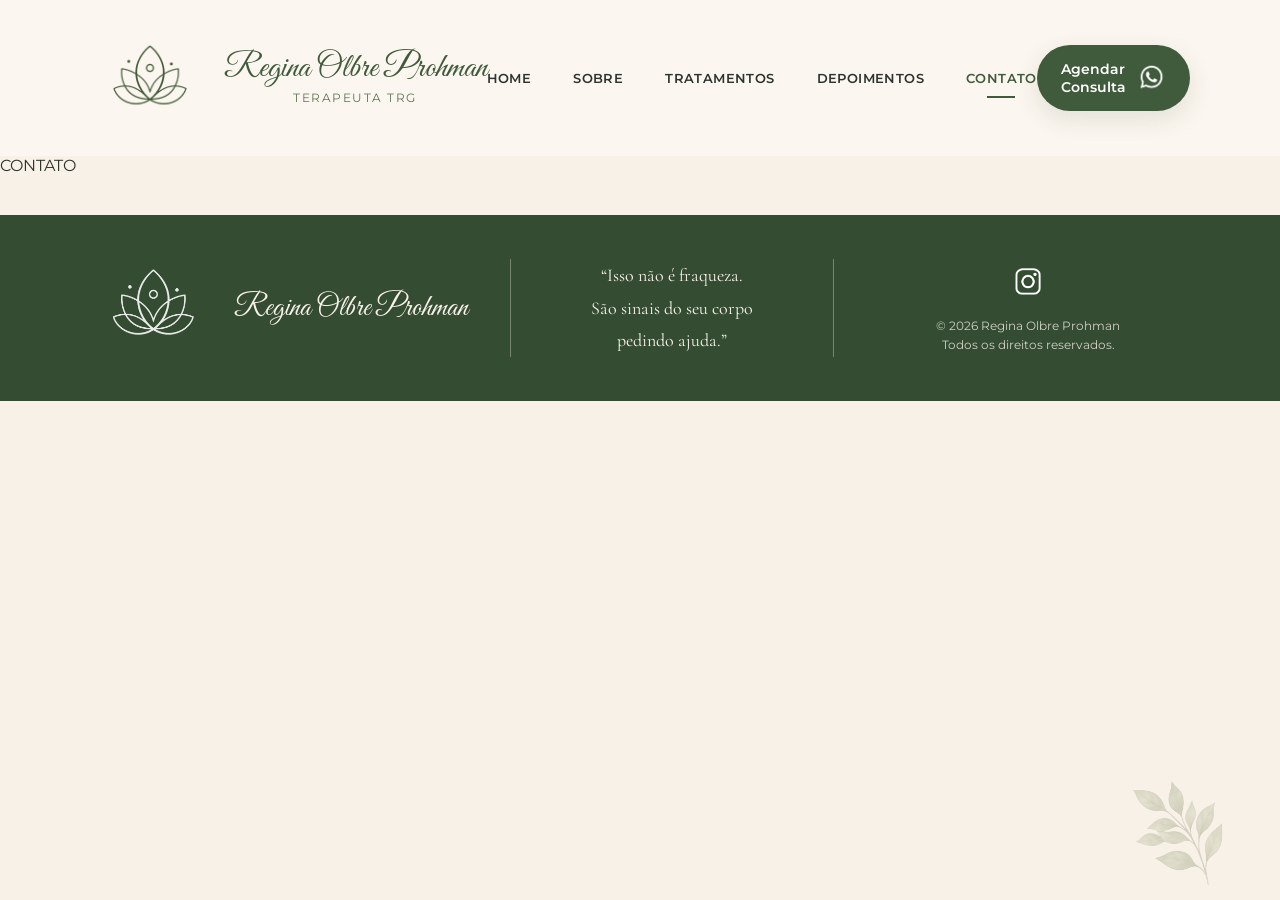
==== contato.html @ 71042fd4 "Estrutura inicial de header e footer" ====
<!DOCTYPE html>
<html lang="pt-BR">

<head>
    <meta charset="UTF-8">
    <meta name="viewport" content="width=device-width, initial-scale=1.0">
    <title>Contato | Regina Olbre Prohman</title>
    <link rel="stylesheet" href="style.css">
    <link rel="stylesheet" href="https://fonts.googleapis.com/css2?family=Great+Vibes&display=swap">
</head>

<body>
    <header>
        <a href="index.html" class="logo_cabecalho">
            <div class="icone_cabecalho">
                <img src="img/icone-header.png" alt="Ícone Regina Olbre Prohman">
            </div>

            <div class="nome">
                <p class="nome_regina">Regina Olbre Prohman</p>
                <p class="terapeuta_trg">TERAPEUTA TRG</p>
            </div>
        </a>

        <div class="menu">
            <nav>
                <a href="index.html">Home</a>
                <a href="sobre.html">Sobre</a>
                <a href="tratamentos.html">Tratamentos</a>
                <a href="depoimentos.html">Depoimentos</a>
                <a href="contato.html" class="ativo">Contato</a>
            </nav>
        </div>

        <div class="botao_whats">
            <a href="https://wa.me/55041995051301">
                Agendar Consulta
                <img src="img/whatsapp-icon.png" alt="WhatsApp">
            </a>
        </div>
</header>

    <section>
        <p>CONTATO</p>
    </section>


    <footer>
    <div class="footer_container">
        <div class="footer_logo">
            <img src="img/icone-rodape.png" alt="Ícone Regina Olbre Prohman">
            <p class="footer_nome">Regina Olbre Prohman</p>
        </div>

        <div class="footer_frase">
            <p>“Isso não é fraqueza.<br>São sinais do seu corpo <br>pedindo ajuda.”</p>
        </div>

        <div class="footer_contato">
            <div class="footer_insta">
                <a href="https://www.instagram.com/reginaolbreprohmam?utm_source=ig_web_button_share_sheet&igsh=ZDNlZDc0MzIxNw==" target="_blank">
                    <img src="img/instagram-icon.png" alt="Instagram">
                </a>
            </div>

            <p class="footer_direitos">
                © 2026 Regina Olbre Prohman<br>
                Todos os direitos reservados.
            </p>
        </div>
        <img class="folha_footer" src="img/folha-footer.png" alt="Folha decorativa">
    </div>
</footer>
</body>

</html>
---- style.css ----
@import url('https://fonts.googleapis.com/css2?family=Allura&family=Cormorant+Garamond:wght@400;500;600;700&family=Montserrat:wght@400;500;600;700&display=swap');
@import url('https://fonts.googleapis.com/css2?family=Great+Vibes&display=swap');

:root {
    /* FONTES */
    --fonte-logo: 'Great Vibes', cursive;
    --fonte-titulo: 'Cormorant Garamond', serif;
    --fonte-texto: 'Montserrat', sans-serif;

    /* CORES PRINCIPAIS */
    --cor-verde-principal: #405a3c;
    --cor-verde-escuro: #2f462f;
    --cor-verde-medio: #5f7655;
    --cor-verde-claro: #aab79b;

    /* CORES DE FUNDO */
    --cor-fundo-site: #f8f1e8;
    --cor-fundo-header: #fbf6ef;
    --cor-fundo-card: #fffaf2;
    --cor-fundo-footer: #334c32;

    /* CORES DE TEXTO */
    --cor-texto-principal: #2d352b;
    --cor-texto-secundario: #5e6659;
    --cor-texto-claro: #f8f1e8;
    --cor-texto-menu: #2f332e;

    /* CORES DE DETALHES */
    --cor-borda-suave: #e3d8c7;
    --cor-linha-decorativa: #d6c9b8;
    --cor-branco: #ffffff;

    /* BOTÕES */
    --cor-botao-verde: #405a3c;
    --cor-botao-verde-hover: #2f462f;
    --cor-botao-texto: #ffffff;

    /* SOMBRAS */
    --sombra-suave: 0 8px 25px rgba(47, 70, 47, 0.12);

    /* TAMANHOS */
    --altura-header: 90px;
    --largura-container: 1180px;
}


* {
    margin: 0;
    padding: 0;
    box-sizing: border-box;
}

body {
    font-family: var(--fonte-texto);
    background-color: var(--cor-fundo-site);
    color: var(--cor-texto-principal);
}

header {
    width: 100%;
    min-height: var(--altura-header);
    background-color: var(--cor-fundo-header);
    display: flex;
    align-items: center;
    justify-content: space-between;
    padding: 18px 7%;
    position: relative;
    z-index: 10;
}

.logo_cabecalho {
    text-decoration: none;
}
.icone_cabecalho {
    display: flex;
    align-items: center;
}

.icone_cabecalho img {
    width: 120px;
    height: auto;
    display: block;
}

.nome {
    margin-left: 14px;
    display: flex;
    flex-direction: column;
    justify-content: center;
    text-align: center;
}

.nome_regina {
    font-family: var(--fonte-logo);
    font-size: 34px;
    color: var(--cor-verde-principal);
    line-height: 1;
    white-space: nowrap;
}

.terapeuta_trg {
    font-family: var(--fonte-texto);
    font-size: 12px;
    letter-spacing: 1.5px;
    color: var(--cor-verde-medio);
    text-transform: uppercase;
    margin-top: 4px;
}

.menu nav {
    display: flex;
    align-items: center;
    gap: 42px;
}

.menu nav a {
    position: relative;
    font-family: var(--fonte-texto);
    font-size: 13px;
    font-weight: 600;
    color: var(--cor-texto-menu);
    text-decoration: none;
    text-transform: uppercase;
    letter-spacing: 0.4px;
    transition: color 0.3s ease;
}

.menu nav a::after {
    content: "";
    position: absolute;
    left: 50%;
    bottom: -12px;
    width: 0;
    height: 2px;
    background-color: var(--cor-verde-principal);
    transform: translateX(-50%);
    transition: width 0.3s ease;
}

.menu nav a:hover,
.menu nav a.ativo {
    color: var(--cor-verde-principal);
}

.menu nav a:hover::after,
.menu nav a.ativo::after {
    width: 28px;
}

.botao_whats img {
    width: 30px;
    height: auto;
}

.botao_whats a {
    display: inline-flex;
    align-items: center;
    justify-content: center;
    gap: 8px;
    padding: 15px 24px;
    border-radius: 999px;
    background-color: var(--cor-botao-verde);
    color: var(--cor-botao-texto);
    font-family: var(--fonte-texto);
    font-size: 14px;
    font-weight: 600;
    text-decoration: none;
    box-shadow: var(--sombra-suave);
    transition: background-color 0.3s ease, transform 0.3s ease;
}

.botao_whats a:hover {
    background-color: var(--cor-botao-verde-hover);
    transform: translateY(-2px);
}

.logo_cabecalho {
    display: flex;
    align-items: center;
}

footer {
    width: 100%;
    background-color: var(--cor-fundo-footer);
    color: var(--cor-texto-claro);
    padding: 28px 7%;
    margin-top: 40px;
}

.footer_container {
    max-width: var(--largura-container);
    margin: 0 auto;
    display: grid;
    grid-template-columns: 1.2fr 1fr 1fr;
    align-items: center;
    gap: 32px;
}

.footer_logo {
    display: flex;
    align-items: center;
    gap: 14px;
}

.footer_logo img {
    width: 130px;
    height: auto;
    opacity: 0.9;
}

.footer_nome {
    font-family: var(--fonte-logo);
    font-size: 30px;
    color: var(--cor-texto-claro);
    line-height: 1;
}

.footer_frase {
    border-left: 1px solid rgba(248, 241, 232, 0.35);
    border-right: 1px solid rgba(248, 241, 232, 0.35);
    padding: 0 28px;
    text-align: center;
}

.footer_frase p {
    font-family: var(--fonte-titulo);
    font-size: 18px;
    line-height: 1.8;
    color: var(--cor-texto-claro);
}

.footer_contato {
    text-align: center;
}

.footer_insta {
    margin-bottom: 10px;
}

.footer_insta a {
    color: var(--cor-texto-claro);
    text-decoration: none;
    font-family: var(--fonte-texto);
    font-size: 15px;
    font-weight: 500;
}

.footer_insta img {
    width: 40px;
    height: auto;
    transition: transform 0.3s ease, opacity 0.3s ease;
}

.footer_insta img:hover {
    transform: translateY(-3px);
    opacity: 0.85;
}

.footer_direitos {
    font-family: var(--fonte-texto);
    font-size: 12px;
    line-height: 1.6;
    color: rgba(248, 241, 232, 0.8);
}

.folha_footer {
    position: absolute;
    right: 40px;
    bottom: 0;
    width: 130px;
    opacity: 0.35;
    pointer-events: none;
}
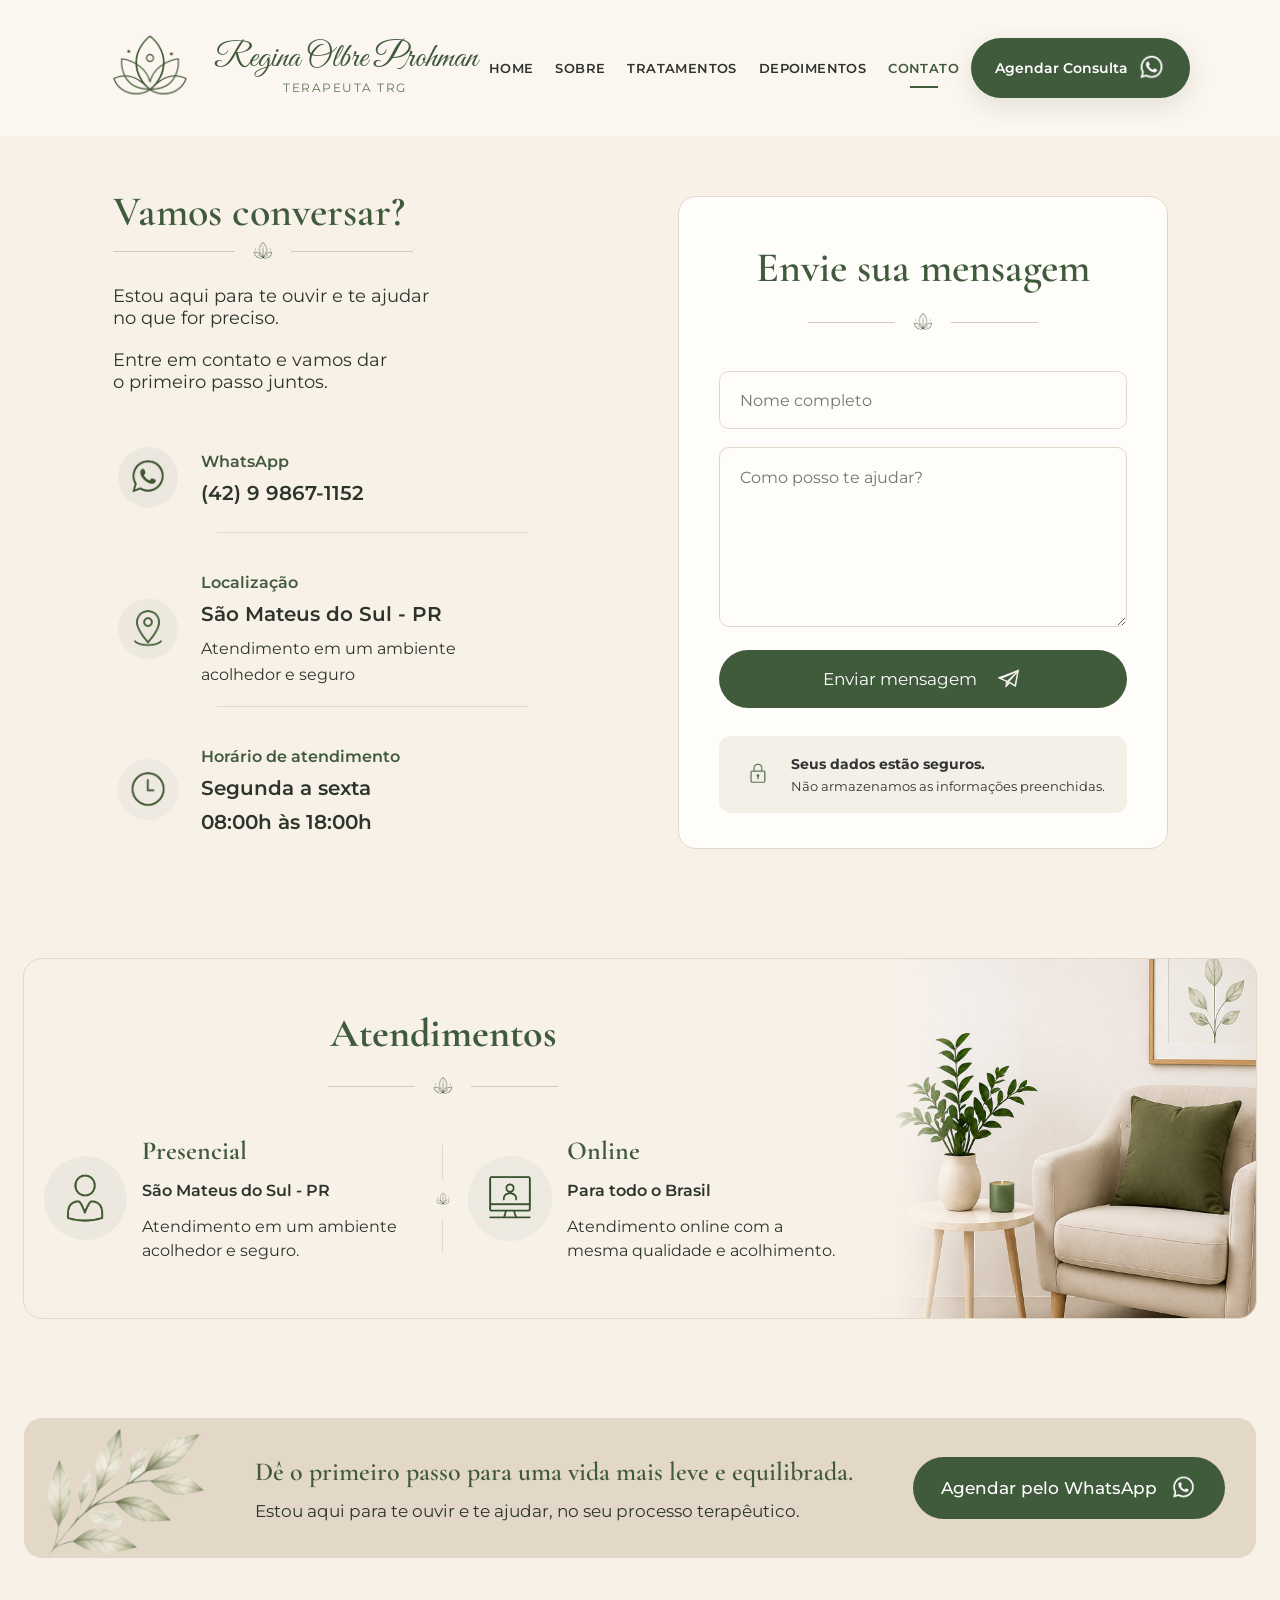
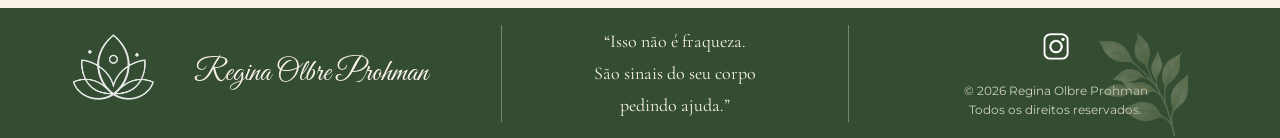
==== commit c074cdcf: "Adiciona a pagina contato" ====
--- a/contato.html
+++ b/contato.html
@@ -40,10 +40,167 @@
         </div>
 </header>
 
-    <section>
-        <p>CONTATO</p>
-    </section>
-
+    <main>
+        <section class="hero-contato">
+            <div class="esquerda-contato">
+                <h1 class="titulo-contato">Vamos conversar?</h1>
+                <div class="divisor-contato">
+                    <span></span>
+                    <img src="img/icone-folha.png" alt="Folha decorativa">
+                    <span></span>
+                </div>
+                <div class="container-desc-contato">
+                    <p class="descricao-contato">Estou aqui para te ouvir e te ajudar<br>no que for preciso.</p>
+                    <p class="descricao-contato">Entre em contato e vamos dar<br>o primeiro passo juntos.</p>
+                </div>
+                <div class="container-lista-contato">
+                    <div class="lista-contato">
+                        <img src="img/whatsapp-contato.png" alt="Logo do whatsapp" class="icone-contato">
+                        <div class="item-lista-contato">
+                            <p class="titulo-item-contato">WhatsApp</p>
+                            <p class="contato">(42) 9 9867-1152</p>
+                        </div>
+                        <span></span>
+                    </div>
+
+                    <div class="lista-contato">
+                        <img src="img/localizacao.png" alt="Icone de localização" class="icone-contato">
+                        <div class="item-lista-contato">
+                            <p class="titulo-item-contato">Localização</p>
+                            <p class="contato">São Mateus do Sul - PR</p>
+                            <p class="frase-ctt">Atendimento em um ambiente acolhedor e seguro</p>
+                        </div>
+                        <span></span>
+                    </div>
+
+                    <div class="lista-contato">
+                        <img src="img/horario.png" alt="Icone de relógio" class="icone-contato">
+                        <div class="item-lista-contato">
+                            <p class="titulo-item-contato">Horário de atendimento</p>
+                            <p class="contato">Segunda a sexta</p>
+                            <p class="contato">08:00h às 18:00h</p>
+                        </div>
+                    </div>
+                </div>
+            </div>
+
+            <div class="direita-contato">
+                <section class="secao-formulario">
+                    <div class="card-formulario">
+                        <h2 class="titulo-formulario">Envie sua mensagem</h2>
+
+                        <div class="divisor-formulario">
+                            <span></span>
+                            <img src="img/icone-folha.png" alt="Folha decorativa">
+                            <span></span>
+                        </div>
+
+                        <form class="formulario-whatsapp">
+                            <div class="campo-formulario">
+                                <label class="label-formulario" for="nome-formulario">Nome completo</label>
+
+                                <input
+                                    class="input-formulario"
+                                    id="nome-formulario"
+                                    name="nome"
+                                    type="text"
+                                    placeholder="Nome completo"
+                                    required
+                                >
+                            </div>
+
+                            <div class="campo-formulario">
+                                <label class="label-formulario" for="mensagem-formulario">Mensagem</label>
+
+                                <textarea
+                                    class="textarea-formulario"
+                                    id="mensagem-formulario"
+                                    name="mensagem"
+                                    placeholder="Como posso te ajudar?"
+                                    required
+                                ></textarea>
+                            </div>
+
+                            <button class="botao-formulario" type="submit">
+                                <span>Enviar mensagem</span>
+                                <img class="icone-botao-formulario" src="img/icone-enviar.png" alt="Icone de envio de mensagem">
+                            </button>
+                        </form>
+
+                        <div class="aviso-formulario">
+                            <img class="icone-aviso-formulario" src="img/icone-cadeado.png" alt="Icone de um cadeado">
+                            <div class="texto-aviso-formulario">
+                                <strong>Seus dados estão seguros.</strong>
+                                <p>Não armazenamos as informações preenchidas.</p>
+                            </div>
+                        </div>
+                    </div>
+                </section>
+            </div>
+        </section>
+
+        <section class="agendar">
+            <div class="agendar-esquerda">
+                <h3>Atendimentos</h3>
+                <div class="divisor-formulario">
+                    <span></span>
+                    <img src="img/icone-folha.png" alt="Folha decorativa">
+                    <span></span>
+                </div>
+                <div class="container-conteudo-atendimentos">
+                    <div class="presencial">
+                        <img src="img/icone-boneco.png" alt="Icone de um boneco" class="icone-atendimento">
+                        <div class="conteudo-atendimentos">
+                            <p class="titulo-atendimentos">Presencial</p>
+                            <p class="subtitulo-atendimentos">São Mateus do Sul - PR</p>
+                            <p class="desc-atendimentos">Atendimento em um ambiente acolhedor e seguro.</p>
+                        </div>
+                    </div>
+
+                    <div class="divisor-atendimento-conteudo">
+                        <span></span>
+                        <img src="img/icone-folha.png" alt="Folha decorativa">
+                        <span></span>
+                    </div>
+
+                    <div class="online">
+                        <img src="img/icone-computador.png" alt="Icone de um computador" class="icone-atendimento">
+                        <div class="conteudo-atendimentos">
+                            <p class="titulo-atendimentos">Online</p>
+                            <p class="subtitulo-atendimentos">Para todo o Brasil</p>
+                            <p class="desc-atendimentos">Atendimento online com a mesma qualidade e acolhimento.</p>
+                        </div>
+                    </div>
+                </div>
+
+            </div>
+
+            <div class="agendar-direita">
+                <img src="img/escritorio.png" alt="Imagem de um escritório">
+            </div>
+        </section>
+
+        <section class="retangulo-agendar">
+            <div class="agendar-contato">
+            <div class="agendar-contato-info">
+                <div class="agendar-contato-icone">
+                    <img src="img/folha-baixo-contato.png" alt="Folha decorativa" class="folha-final-contato">
+                </div>
+                <div class="agendar-contato-texto">
+                    <h2>Dê o primeiro passo para uma vida mais leve e equilibrada.</h2>
+                    <p>Estou aqui para te ouvir e te ajudar, no seu processo terapêutico.</p>
+                </div>
+            </div>
+            <div class="agendar-contato-botao">
+                <a href="https://wa.me/55041995051301">
+                    Agendar pelo WhatsApp
+                    <img src="img/whatsapp-icon.png" alt="WhatsApp">
+                </a>
+            </div>
+        </div>
+        </section>
+        </section>
+    </main>
 
     <footer>
     <div class="footer_container">
@@ -71,6 +228,24 @@
         <img class="folha_footer" src="img/folha-footer.png" alt="Folha decorativa">
     </div>
 </footer>
+
+<script>
+    const formulario = document.querySelector('.formulario-whatsapp');
+
+    formulario.addEventListener('submit', function (evento) {
+        evento.preventDefault();
+
+        const numeroDestino = '5541995051301';
+        const dados = new FormData(formulario);
+
+        const nome = dados.get('nome').trim();
+        const mensagem = dados.get('mensagem').trim();
+
+        const texto = `Olá! Meu nome é ${nome}.\n\n${mensagem}`;
+        const endereco = `https://wa.me/${numeroDestino}?text=${encodeURIComponent(texto)}`;
+
+        window.open(endereco, '_blank');
+    });
+</script>
 </body>
-
 </html>
--- a/style.css
+++ b/style.css
@@ -1,5 +1,10 @@
 @import url('https://fonts.googleapis.com/css2?family=Allura&family=Cormorant+Garamond:wght@400;500;600;700&family=Montserrat:wght@400;500;600;700&display=swap');
 @import url('https://fonts.googleapis.com/css2?family=Great+Vibes&display=swap');
+@import url('https://fonts.googleapis.com/css2?family=Cormorant+Garamond:wght@500;600;700&display=swap');
+
+p{
+    margin: 0;
+}
 
 :root {
     /* FONTES */
@@ -12,6 +17,7 @@
     --cor-verde-escuro: #2f462f;
     --cor-verde-medio: #5f7655;
     --cor-verde-claro: #aab79b;
+    --verde-card-suave: #E7E5D8;
 
     /* CORES DE FUNDO */
     --cor-fundo-site: #f8f1e8;
@@ -41,6 +47,7 @@
     /* TAMANHOS */
     --altura-header: 90px;
     --largura-container: 1180px;
+    --largura-quadro: 1250px;
 }
 
 
@@ -63,9 +70,10 @@
     display: flex;
     align-items: center;
     justify-content: space-between;
-    padding: 18px 7%;
+    padding: 8px 7%;
     position: relative;
     z-index: 10;
+    gap: 0px;
 }
 
 .logo_cabecalho {
@@ -83,7 +91,7 @@
 }
 
 .nome {
-    margin-left: 14px;
+    margin-left: 4px;
     display: flex;
     flex-direction: column;
     justify-content: center;
@@ -110,7 +118,7 @@
 .menu nav {
     display: flex;
     align-items: center;
-    gap: 42px;
+    gap: 22px;
 }
 
 .menu nav a {
@@ -180,11 +188,13 @@
 }
 
 footer {
+    position: relative;
     width: 100%;
     background-color: var(--cor-fundo-footer);
     color: var(--cor-texto-claro);
-    padding: 28px 7%;
     margin-top: 40px;
+    position: relative;
+    overflow: hidden;
 }
 
 .footer_container {
@@ -194,6 +204,8 @@
     grid-template-columns: 1.2fr 1fr 1fr;
     align-items: center;
     gap: 32px;
+    position: relative;
+    z-index: 2;
 }
 
 .footer_logo {
@@ -265,9 +277,2479 @@
 
 .folha_footer {
     position: absolute;
-    right: 40px;
-    bottom: 0;
+    right: 2%;
+    top: 10%;
     width: 130px;
     opacity: 0.35;
     pointer-events: none;
+}
+
+@media (max-width: 900px) {
+    header {
+        flex-wrap: wrap;
+        justify-content: center;
+        gap: 16px;
+    }
+
+    .menu nav {
+        flex-wrap: wrap;
+        justify-content: center;
+    }
+}
+
+@media (max-width: 500px) {
+    .menu nav {
+    display: flex;
+    align-items: center;
+    gap: 8px;
+    }
+
+    .menu nav a {
+        font-size: 10px;
+    }
+
+    .botao_whats {
+        display: none;
+    }
+
+    .folha_footer {
+        display: none;
+    }
+
+    .footer_frase {
+        display: none;
+    }
+}
+
+/* HOME */
+
+/*hero*/
+.hero {
+    position: relative;
+    width: 100%;
+    min-height: 560px;
+    background-color: var(--cor-fundo-site);
+    display: grid;
+    grid-template-columns: minmax(0, 55%) minmax(0, 45%);
+    overflow: hidden;
+}
+
+.folha-hero {
+    position: absolute;
+    left: -2%;
+    top: 8%;
+    width: clamp(160px, 21vw, 330px);
+    z-index: 3;
+    pointer-events: none;
+}
+
+.folha-hero-2 {
+    position: absolute;
+    right: -2%;
+    top: 8%;
+    width: clamp(170px, 23vw, 300px);
+    z-index: 5;
+    pointer-events: none;
+}
+
+.hero-esquerda {
+    position: relative;
+    z-index: 4;
+    width: 100%;
+    min-height: 560px;
+    padding: 58px 40px 55px clamp(120px, 13vw, 210px);
+    display: flex;
+    flex-direction: column;
+    justify-content: center;
+    align-items: flex-start;
+    margin-left: 0;
+}
+
+.subtitulo-hero {
+    display: flex;
+    align-items: center;
+    gap: 12px;
+    margin-bottom: 14px;
+}
+
+.subtitulo-hero span {
+    width: clamp(45px, 5vw, 70px);
+    height: 1px;
+    background-color: var(--cor-verde-medio);
+}
+
+.subtitulo-hero p {
+    font-family: var(--fonte-texto);
+    font-size: clamp(13px, 1.05vw, 16px);
+    letter-spacing: 4px;
+    color: var(--cor-verde-principal);
+    font-weight: 500;
+}
+
+.hero-esquerda h1 {
+    font-family: var(--fonte-titulo);
+    font-size: clamp(52px, 5vw, 76px);
+    line-height: 1.02;
+    color: var(--cor-verde-principal);
+    margin-bottom: 26px;
+}
+
+.divisor {
+    display: flex;
+    align-items: center;
+    gap: 14px;
+    width: clamp(260px, 24vw, 390px);
+    margin-bottom: 28px;
+}
+
+.divisor span {
+    flex: 1;
+    height: 1px;
+    background-color: var(--cor-linha-decorativa);
+}
+
+.divisor img {
+    width: 24px;
+    height: auto;
+}
+
+.descricao-hero {
+    max-width: 650px;
+    font-family: var(--fonte-texto);
+    font-size: clamp(16px, 1.25vw, 20px);
+    line-height: 1.75;
+    color: var(--cor-texto-principal);
+    margin-bottom: 16px;
+}
+
+.botoes-hero {
+    display: flex;
+    align-items: center;
+    gap: 22px;
+    margin-top: 22px;
+    flex-wrap: wrap;
+}
+
+.btn-whatsapp,
+.btn-sobre {
+    display: inline-flex;
+    align-items: center;
+    justify-content: center;
+    text-decoration: none;
+    font-family: var(--fonte-texto);
+    font-size: 16px;
+    font-weight: 600;
+    border-radius: 999px;
+    transition: 0.3s ease;
+    white-space: nowrap;
+}
+
+.btn-whatsapp {
+    gap: 12px;
+    padding: 17px 34px;
+    background-color: var(--cor-botao-verde);
+    color: var(--cor-botao-texto);
+}
+
+.btn-whatsapp img {
+    width: 22px;
+    height: 22px;
+}
+
+.btn-whatsapp:hover {
+    transform: translateY(-3px);
+    background-color: var(--cor-botao-verde-hover);
+}
+
+.btn-sobre {
+    padding: 17px 34px;
+    color: var(--cor-verde-principal);
+    border: 1px solid var(--cor-verde-principal);
+    background-color: transparent;
+}
+
+.btn-sobre:hover {
+    transform: translateY(-3px);
+    background-color: var(--cor-verde-principal);
+    color: var(--cor-branco);
+}
+
+.hero-direita {
+    position: relative;
+    min-height: 560px;
+}
+
+.hero-imagem {
+    position: relative;
+    width: 100%;
+    height: 100%;
+    min-height: 560px;
+    overflow: hidden;
+}
+
+.hero-imagem img {
+    width: 100%;
+    height: 100%;
+    object-fit: cover;
+    object-position: center;
+    display: block;
+}
+
+.hero-imagem::before {
+    content: "";
+    position: absolute;
+    top: 0;
+    left: 0;
+    width: 18%;
+    height: 100%;
+    background: linear-gradient(
+        to right,
+        var(--cor-fundo-site) 0%,
+        rgba(248, 241, 232, 0.9) 35%,
+        rgba(248, 241, 232, 0.45) 65%,
+        rgba(248, 241, 232, 0) 100%
+    );
+    z-index: 2;
+}
+
+.ret-direita {
+    position: absolute;
+    right: clamp(25px, 4vw, 60px);
+    bottom: clamp(28px, 4vw, 45px);
+    width: min(330px, calc(100% - 40px));
+    background-color: var(--cor-fundo-card);
+    border-radius: 18px;
+    padding: 32px;
+    z-index: 6;
+    box-shadow: var(--sombra-suave);
+}
+
+.ret-direita img {
+    width: 38px;
+    height: auto;
+    margin-bottom: 14px;
+}
+
+.frase-ret-desc-cima {
+    font-family: var(--fonte-texto);
+    font-size: 16px;
+    font-weight: 700;
+    line-height: 1.5;
+    color: var(--cor-verde-principal);
+    margin-bottom: 10px;
+}
+
+.frase-ret-desc {
+    font-family: var(--fonte-texto);
+    font-size: 14px;
+    line-height: 1.6;
+    color: var(--cor-texto-secundario);
+}
+
+@media (max-width: 1100px) {
+    .hero {
+        grid-template-columns: 62% 38%;
+    }
+
+    .hero-esquerda {
+        min-height: 560px;
+        padding-left: 90px;
+        padding-right: 30px;
+        margin-left: 0;
+    }
+
+    .hero-esquerda h1 {
+        font-size: clamp(46px, 5.5vw, 60px);
+    }
+
+    .descricao-hero {
+        max-width: 560px;
+        font-size: 16px;
+    }
+
+    .folha-hero {
+        width: 200px;
+    }
+
+    .folha-hero-2 {
+        width: 240px;
+    }
+}
+
+@media (max-width: 900px) {
+    .hero {
+        grid-template-columns: 1fr;
+        min-height: auto;
+    }
+
+    .hero-esquerda {
+        min-height: auto;
+        padding: 70px 30px 50px;
+        align-items: center;
+        text-align: center;
+        margin-left: 0;
+    }
+
+    .hero-esquerda h1 {
+        font-size: clamp(42px, 8vw, 56px);
+    }
+
+    .subtitulo-hero {
+        justify-content: center;
+    }
+
+    .divisor {
+        margin-left: auto;
+        margin-right: auto;
+        width: min(360px, 80%);
+    }
+
+    .descricao-hero {
+        max-width: 620px;
+        font-size: 16px;
+    }
+
+    .botoes-hero {
+        justify-content: center;
+    }
+
+    .hero-direita {
+        min-height: 460px;
+    }
+
+    .hero-imagem {
+        min-height: 460px;
+    }
+
+    .hero-imagem::before {
+        display: none;
+    }
+
+    .ret-direita {
+        left: 50%;
+        right: auto;
+        bottom: 25px;
+        width: min(340px, calc(100% - 40px));
+        transform: translateX(-50%);
+    }
+
+    .folha-hero {
+        left: -30px;
+        top: 20px;
+        width: 120px;
+        opacity: 0.55;
+    }
+
+    .folha-hero-2 {
+        right: -35px;
+        top: 25px;
+        width: 140px;
+        opacity: 0.55;
+    }
+}
+
+@media (max-width: 600px) {
+    .hero-esquerda {
+        padding: 55px 20px 40px;
+    }
+
+    .hero-esquerda h1 {
+        font-size: 38px;
+    }
+
+    .subtitulo-hero {
+        gap: 9px;
+    }
+
+    .subtitulo-hero span {
+        width: 34px;
+    }
+
+    .subtitulo-hero p {
+        font-size: 11px;
+        letter-spacing: 2px;
+    }
+
+    .descricao-hero {
+        font-size: 15px;
+        line-height: 1.65;
+    }
+
+    .botoes-hero {
+        width: 100%;
+        max-width: 320px;
+        flex-direction: column;
+        gap: 12px;
+    }
+
+    .btn-whatsapp,
+    .btn-sobre {
+        width: 100%;
+    }
+
+    .hero-direita {
+        min-height: 400px;
+    }
+
+    .hero-imagem {
+        min-height: 400px;
+    }
+
+    .hero-imagem img {
+        object-position: center;
+    }
+
+    .ret-direita {
+        bottom: 18px;
+        padding: 22px;
+    }
+
+    .folha-hero {
+        width: 90px;
+    }
+
+    .folha-hero-2 {
+        width: 110px;
+    }
+}
+
+@media (max-width: 380px) {
+    .hero-esquerda h1 {
+        font-size: 33px;
+    }
+
+    .hero-esquerda {
+        padding-left: 16px;
+        padding-right: 16px;
+    }
+
+    .hero-direita {
+        min-height: 360px;
+    }
+
+    .hero-imagem {
+        min-height: 360px;
+    }
+
+    .ret-direita {
+        width: calc(100% - 28px);
+        padding: 18px;
+    }
+}
+/*hero*/
+
+/*rect-quadros*/
+.divisao{
+    width: 1px;
+    height: 280px;
+    background-color: var(--cor-linha-decorativa);
+    align-self: center;
+}
+
+.rect-quatro{
+    text-align: center;
+    max-width: var(--largura-quadro);
+    margin: 5% auto 0;
+    display: flex;
+    flex-direction: row;
+    flex-wrap: nowrap;
+    align-items: stretch;
+    outline: 1px var(--cor-linha-decorativa) solid;
+    border-radius: 10px;
+    background-color: #f1e9e2;
+}
+
+.quadro{
+    align-items: center;
+    justify-content: center;
+    display: flex;
+    flex-direction: column;
+    flex: 1;
+    min-width: 220px;
+    min-height: 260px;
+    padding: 40px 22px;
+}
+
+.icone{
+    width: 150px;
+}
+
+.titulo-quadro{
+    margin-top: 18px;
+    font-size: 28px;   
+    font-family: 'Cormorant Garamond', sans-serif;
+    font-weight: 600;
+    color: var(--cor-verde-principal); 
+    gap: 15px;
+    line-height: 1.3;
+}
+
+.descricao-quadro{
+    margin-top: 18px;
+    font-size: 18px;
+    gap: 20px;
+    line-height: 1.6;
+}
+
+.quadro-info{
+    display: flex;
+    flex-direction: column;
+    max-width: var(--largura-quadro);
+    margin: 3% auto 3%;
+    outline: 1px var(--cor-linha-decorativa) solid;
+    border-radius: 15px;
+    position: relative;
+    overflow: hidden;
+}
+
+.parte-cima{
+    display: flex;
+}
+
+.whatsapp-info{
+    position: relative;
+    width: 150px;
+    height: auto;
+}
+
+.divisao-info{
+    justify-content: center;
+    width: var(--largura-quadro);
+    background-color: var(--cor-linha-decorativa);
+    margin-bottom: 26px;
+    height: 1px;
+}
+
+.rect-info-cima{
+    display: flex;
+    flex-direction: column;
+    align-items: flex-start;
+    gap: 14px;
+    margin-left: 35px;
+    justify-content: center;
+}
+
+.rect-info-cima p {
+    margin: 0;
+}
+
+.rect-info-cima a {
+    margin-top: 22px;
+    width: 350px;
+    height: 70px;
+    font-size: 16px;
+}
+
+.rect-info-cima a img{
+    width: 40px;
+    height: auto;
+}
+
+.titulo-info{
+    font-size: 38px;
+    font-family: 'Cormorant Garamond', sans-serif;
+    font-weight: 700;
+    color: var(--cor-verde-principal);
+}
+
+.descricao-info{
+    font-size: 22px;
+    line-height: 1.8;
+}
+
+.parte-baixo{
+    width: fit-content;
+    margin: 0 auto;
+    padding: 15px 0 35px;
+    display: flex;
+    flex-direction: column;
+    align-items: flex-start;
+    text-align: left;
+}
+
+.parte-baixo-baixo {
+    display: flex;
+    flex-direction: row;
+    gap: 40px;
+    margin-top: 10px;
+    width: 100%;
+}
+
+.texto-baixo-baixo{
+    display: flex;
+    flex-direction: column;
+    gap: 10px;
+}
+
+.presencial,
+.online {
+    display: flex;
+    align-items: center;
+    gap: 12px;
+}
+
+.titulo-atd{
+    font-size: 20px;
+    color: var(--cor-verde-principal);
+    font-weight: 500;
+}
+
+.desc-atd{
+    font-size: 20px;
+}
+
+.imagens-info{
+    position: relative;
+}
+
+.folha-esquerda-info {
+    position: absolute;
+    left: -10px;
+    bottom: 0;
+    width: 220px;
+}
+
+.folha-direita-info {
+    position: absolute;
+    right: -30px;
+    bottom: 0;
+    width: 350px;
+}
+
+.folha-direita-baixo-info {
+    position: absolute;
+    right: -10px;
+    top: 0;
+    width: 320px;
+}
+
+.quadro-decoracao{
+    position: relative;
+    display: flex;
+    width: var(--largura-quadro);
+    margin: 0 auto;
+    outline: 1px var(--cor-linha-decorativa) solid;
+    border-radius: 15px;
+    padding: 20px 0 20px;
+    overflow: hidden;   
+    align-items: center;
+    justify-content: center;
+}
+
+.frase-quadro-decoracao{
+    font-size: 35px;
+    font-family: 'Cormorant Garamond', sans-serif;
+    font-weight: 600;
+    color: var(--cor-verde-principal);
+    text-align: center;
+}
+
+.folha-decoracao-esquerda {
+    position: absolute;
+    left: -20px;
+    top: -17px;
+    width: 180px;
+}
+
+.folha-decoracao-direita {
+    position: absolute;
+    right: -20px;
+    top: -13px;
+    width: 180px;
+}
+
+.folhinha-decoracao{
+    width:70px;
+}
+/*rect-quadros*/
+
+
+/* SOBRE */
+    /*HERO*/
+/* SOBRE - BASE RESPONSIVA */
+
+*,
+*::before,
+*::after {
+    box-sizing: border-box;
+}
+
+html,
+body {
+    overflow-x: hidden;
+}
+
+.hero-sobre-container {
+    position: relative;
+    overflow: hidden;
+    padding: clamp(35px, 5vw, 70px) 0 clamp(55px, 7vw, 120px);
+}
+
+.hero-sobre {
+    position: relative;
+    z-index: 2;
+    display: grid;
+    grid-template-columns: minmax(0, 1fr) minmax(320px, 1fr);
+    align-items: center;
+    gap: clamp(24px, 4vw, 60px);
+    width: min(var(--largura-quadro), calc(100% - clamp(32px, 6vw, 96px)));
+    margin: 0 auto;
+    padding: clamp(20px, 4vw, 50px) 0 10px;
+}
+
+.hero-sobre > * {
+    min-width: 0;
+}
+
+.hero-sobre img {
+    max-width: 100%;
+    height: auto;
+    object-fit: contain;
+}
+
+.folha-hero-sobre {
+    position: absolute;
+    left: 0;
+    bottom: 40px;
+    height: clamp(260px, 32vw, 500px);
+    max-width: none;
+    z-index: 1;
+    pointer-events: none;
+}
+
+.folha-hero-sobre-direita {
+    position: absolute;
+    right: 0;
+    bottom: 0;
+    height: clamp(300px, 38vw, 620px);
+    max-width: none;
+    z-index: 1;
+    pointer-events: none;
+}
+
+.conteudo-hero-sobre h1 {
+    font-size: clamp(34px, 4vw, 50px);
+    font-family: 'Cormorant Garamond', sans-serif;
+    color: var(--cor-verde-principal);
+}
+
+.descricao-hero-sobre {
+    font-size: clamp(15px, 1.35vw, 18px);
+    line-height: 1.7;
+    margin-top: 20px;
+    margin-bottom: 20px;
+}
+
+.divisor-sobre-cima,
+.divisor-sobre-baixo,
+.divisao-descricao {
+    display: flex;
+    align-items: center;
+    gap: 14px;
+}
+
+.divisor-sobre-cima {
+    width: clamp(250px, 24vw, 390px);
+}
+
+.divisor-sobre-baixo {
+    width: clamp(260px, 32vw, 700px);
+}
+
+.divisao-descricao {
+    width: clamp(250px, 30vw, 500px);
+}
+
+.divisor-sobre-cima span,
+.divisor-sobre-baixo span,
+.divisao-descricao span {
+    height: 1px;
+    flex: 1;
+    background-color: var(--cor-verde-principal);
+}
+
+.divisor-sobre-cima img,
+.divisor-sobre-baixo img,
+.divisao-descricao img {
+    width: 33px;
+    height: auto;
+    flex-shrink: 0;
+}
+
+.divisor-sobre-cima p {
+    font-size: clamp(18px, 2vw, 22px);
+    color: var(--cor-fundo-footer);
+    white-space: nowrap;
+}
+
+/* QUADRO DE INFO */
+
+.quadro-info-sobre {
+    display: grid;
+    grid-template-columns: minmax(0, 1fr) 1px minmax(0, 1fr) 1px minmax(0, 1fr) 1px minmax(0, 1fr);
+    align-items: center;
+    width: min(1400px, calc(100% - clamp(32px, 6vw, 96px)));
+    margin: 0 auto;
+    padding: clamp(18px, 2vw, 28px);
+    outline: 1px solid var(--cor-borda-suave);
+    border-radius: 18px;
+    background: #f3e9de;
+}
+
+.info-item-sobre {
+    display: flex;
+    align-items: center;
+    gap: clamp(14px, 1.6vw, 24px);
+    min-width: 0;
+    min-height: clamp(120px, 12vw, 170px);
+    padding: clamp(12px, 1.5vw, 20px);
+}
+
+.info-item-sobre img {
+    width: clamp(56px, 6vw, 95px);
+    height: auto;
+    flex-shrink: 0;
+}
+
+.titulo-sobre-desc {
+    font-size: clamp(17px, 1.5vw, 20px);
+    color: var(--cor-verde-principal);
+    font-weight: 500;
+    margin-bottom: 10px;
+}
+
+.desc-sobre-desc {
+    font-size: clamp(14px, 1.25vw, 18px);
+    line-height: 1.5;
+}
+
+.divisao-info-sobre {
+    width: 1px;
+    height: 70%;
+    min-height: 90px;
+    background-color: var(--cor-linha-decorativa);
+    align-self: center;
+}
+
+/* DESCRICAO */
+
+.descricao-sobre {
+    position: relative;
+    display: grid;
+    grid-template-columns: minmax(0, 600px) minmax(320px, 560px);
+    justify-content: center;
+    align-items: center;
+    gap: clamp(35px, 6vw, 90px);
+    width: min(var(--largura-quadro), calc(100% - clamp(32px, 6vw, 96px)));
+    margin: clamp(55px, 6vw, 75px) auto;
+}
+
+.desc-sobre-esquerda {
+    display: flex;
+    flex-direction: column;
+    min-width: 0;
+    max-width: 600px;
+}
+
+.desc-sobre-esquerda h2 {
+    font-family: 'Cormorant Garamond', sans-serif;
+    color: var(--cor-verde-principal);
+    font-size: clamp(32px, 3.8vw, 45px);
+}
+
+.desc-sobre-esquerda p {
+    font-size: clamp(15px, 1.35vw, 18px);
+    line-height: 1.65;
+}
+
+.descricao-abordagem-cima {
+    margin-bottom: 15px;
+}
+
+.container-descricao-direita {
+    position: relative;
+    display: flex;
+    width: 100%;
+    min-width: 0;
+}
+
+.desc-sobre-direita {
+    position: relative;
+    display: flex;
+    flex-direction: column;
+    justify-content: center;
+    width: 100%;
+    min-width: 0;
+    background-color: #f3e9de;
+    border-radius: 18px;
+    overflow: hidden;
+    padding: clamp(22px, 3vw, 32px);
+}
+
+.desc-sobre-direita h3 {
+    position: relative;
+    z-index: 2;
+    font-family: 'Cormorant Garamond', sans-serif;
+    color: var(--cor-verde-principal);
+    font-size: clamp(28px, 3vw, 35px);
+    margin: 0 0 23px;
+    font-weight: 500;
+}
+
+.item-lista-desc {
+    position: relative;
+    z-index: 2;
+    display: flex;
+    align-items: center;
+    gap: 18px;
+    margin-bottom: 8px;
+    min-width: 0;
+}
+
+.item-lista-desc:last-child {
+    margin-bottom: 0;
+}
+
+.item-lista-desc img {
+    width: clamp(34px, 4vw, 50px);
+    height: auto;
+    flex-shrink: 0;
+}
+
+.item-lista-desc p {
+    min-width: 0;
+}
+
+.imagem-desc-direita {
+    position: absolute;
+    width: clamp(220px, 28vw, 330px);
+    right: clamp(-110px, -6vw, -45px);
+    top: clamp(-35px, -2vw, 10px);
+    z-index: 1;
+    opacity: 0.45;
+    pointer-events: none;
+}
+
+/* CONTATO */
+
+.sobre-contato {
+    display: flex;
+    align-items: center;
+    justify-content: space-between;
+    width: min(1000px, calc(100% - clamp(32px, 6vw, 96px)));
+    margin: 0 auto;
+    padding: clamp(16px, 2vw, 24px) clamp(22px, 5vw, 75px);
+    text-align: center;
+    overflow: hidden;
+    border-radius: 10px;
+    background-color: var(--cor-borda-suave);
+    min-height: 80px;
+    gap: 30px;
+}
+
+.sobre-contato-info {
+    display: flex;
+    align-items: center;
+    gap: 28px;
+    min-width: 0;
+}
+
+.sobre-contato-texto {
+    text-align: left;
+    line-height: 1.45;
+    margin-top: 0;
+}
+
+.sobre-contato-texto h2 {
+    font-family: var(--fonte-titulo);
+    color: var(--cor-verde-principal);
+    font-size: clamp(22px, 2vw, 26px);
+}
+
+.sobre-contato-texto p {
+    font-family: var(--fonte-texto);
+    font-size: 14px;
+}
+
+.sobre-contato-icone img {
+    height: 60px;
+    display: block;
+}
+
+.sobre-contato-botao a {
+    display: inline-flex;
+    align-items: center;
+    justify-content: center;
+    gap: 10px;
+    padding: 13px 22px;
+    border-radius: 999px;
+    background-color: var(--cor-botao-verde);
+    color: var(--cor-botao-texto);
+    font-family: var(--fonte-texto);
+    font-size: 14px;
+    font-weight: 500;
+    text-decoration: none;
+    white-space: nowrap;
+}
+
+.sobre-contato-botao img {
+    width: 24px;
+    height: auto;
+}
+
+/* NOTEBOOKS MENORES */
+
+@media (max-width: 1280px) {
+    .hero-sobre {
+        grid-template-columns: minmax(0, 0.9fr) minmax(300px, 1fr);
+    }
+
+    .quadro-info-sobre {
+        grid-template-columns: repeat(2, minmax(0, 1fr));
+        row-gap: 8px;
+    }
+
+    .divisao-info-sobre {
+        display: none;
+    }
+
+    .info-item-sobre {
+        min-height: 120px;
+        border-bottom: 1px solid var(--cor-linha-decorativa);
+    }
+
+    .info-item-sobre:nth-last-child(-n + 2) {
+        border-bottom: 0;
+    }
+}
+
+/* TABLETS */
+
+@media (max-width: 900px) {
+    .hero-sobre-container {
+        padding: 40px 0 60px;
+    }
+
+    .hero-sobre {
+        grid-template-columns: 1fr;
+        text-align: center;
+        width: calc(100% - 40px);
+        gap: 30px;
+    }
+
+    .divisor-sobre-cima,
+    .divisor-sobre-baixo {
+        margin: 0 auto;
+    }
+
+    .folha-hero-sobre,
+    .folha-hero-sobre-direita {
+        display: none;
+    }
+
+    .quadro-info-sobre {
+        grid-template-columns: 1fr;
+        width: calc(100% - 40px);
+        padding: 22px;
+    }
+
+    .info-item-sobre {
+        border-bottom: 1px solid var(--cor-linha-decorativa);
+        padding: 18px 0;
+    }
+
+    .info-item-sobre:last-of-type {
+        border-bottom: 0;
+    }
+
+    .descricao-sobre {
+        grid-template-columns: 1fr;
+        width: 100%;
+        padding: 0 20px;
+        gap: 35px;
+    }
+
+    .desc-sobre-esquerda {
+        max-width: 100%;
+    }
+
+    .container-descricao-direita {
+        width: 100%;
+    }
+
+    .sobre-contato {
+        width: calc(100% - 40px);
+        flex-direction: column;
+        padding: 24px;
+    }
+
+    .sobre-contato-info {
+        flex-direction: column;
+        gap: 14px;
+    }
+
+    .sobre-contato-texto {
+        text-align: center;
+    }
+}
+
+/* CELULARES */
+
+@media (max-width: 600px) {
+    .hero-sobre {
+        width: calc(100% - 28px);
+    }
+
+    .divisor-sobre-cima,
+    .divisor-sobre-baixo,
+    .divisao-descricao {
+        width: 100%;
+        max-width: 300px;
+    }
+
+    .quadro-info-sobre {
+        width: calc(100% - 28px);
+        padding: 18px;
+        border-radius: 14px;
+    }
+
+    .info-item-sobre {
+        align-items: flex-start;
+        gap: 14px;
+    }
+
+    .descricao-sobre {
+        padding: 0 14px;
+        margin: 45px auto;
+    }
+
+    .desc-sobre-direita {
+        padding: 22px 16px;
+    }
+
+    .item-lista-desc {
+        align-items: flex-start;
+        gap: 12px;
+    }
+
+    .imagem-desc-direita {
+        width: 220px;
+        right: -115px;
+        top: 20px;
+        opacity: 0.28;
+    }
+
+    .sobre-contato {
+        width: calc(100% - 28px);
+        padding: 22px 18px;
+    }
+
+    .sobre-contato-botao,
+    .sobre-contato-botao a {
+        width: 100%;
+    }
+
+    .sobre-contato-botao a {
+        white-space: normal;
+    }
+}
+
+/* SOBRE*/
+
+
+/* TRATAMENTOS */
+.intro-tratamentos {
+    position: relative;
+    padding: 60px 60px 180px;
+    text-align: center;
+    overflow: hidden;
+}
+
+.conteudo-intro-tratamentos {
+    max-width: 780px;
+    margin: 0 auto;
+    position: relative;
+    z-index: 2;
+}
+
+.decoracao-esquerda {
+    position: absolute;
+    left: 0;
+    top: 20px;
+    width: 300px;
+    z-index: 1;
+}
+
+.decoracao-direita {
+    position: absolute;
+    right: 0;
+    top: 20px;
+    width: 300px;
+    z-index: 1;
+}
+
+.decoracao-esquerda img,
+.decoracao-direita img {
+    width: 100%;
+    display: block;
+}
+
+.tratamentos-titulo h1 {
+    font-family: var(--fonte-titulo);
+    font-weight: 800;
+    color: var(--cor-verde-principal);
+    font-size: 50px;
+}
+
+.tratamentos-linha {
+    display: flex;
+    align-items: center;
+    justify-content: center;
+    gap: 28px;
+    margin: 18px auto 24px;
+}
+
+.tratamentos-linha span {
+    width: 230px;
+    height: 2px;
+    background-color: #d8d2bd;
+}
+
+.tratamentos-linha img {
+    width: 34px;
+    height: auto;
+}
+
+.tratamentos-texto {
+    font-size: 17px;
+    color: var(--cor-texto-principal);
+    font-family: var(--fonte-texto);
+    font-weight: 500;
+    line-height: 1.8;
+}
+
+
+.tratamento-titulo-areas {
+    color: var(--cor-texto-secundario);
+    font-weight: 600;
+    margin-top: 10px;
+    font-size: 18px;
+}
+
+.cards-tratamentos {
+    display: grid;
+    grid-template-columns: repeat(auto-fit, minmax(260px, 1fr));
+    gap: 20px;
+    max-width: 1200px;
+    width: calc(100% - 40px);
+    margin-left: auto;
+    margin-right: auto;
+    padding: 0px 0px;
+    margin-top: -100px;
+}
+
+@media (min-width: 1740px) {
+    .cards-tratamentos {
+        max-width: 1650px;
+        grid-template-columns: repeat(4, minmax(400px, 1fr));
+    }
+}
+
+.tratamento-card {
+    display: flex;
+    flex-direction: row;
+    align-items: center;
+    gap: 18px;
+    border-color: var(--cor-borda-suave);
+    border-width: 1.5px;
+    border-style: solid;
+    border-radius: 10px;
+    padding: 22px 20px;
+    width: 100%;
+    min-height: 160px;
+    background-color: var(--cor-fundo-card);
+    box-shadow: 0 6px 18px rgba(64, 90, 60, 0.06);
+}
+
+.tratamento-card img {
+    width: 96px;
+    height: auto;
+    margin-left: 0;
+    display: block;
+}
+
+.tratamento-icone {
+    flex: 0 0 96px;
+}
+
+.tratamento-info h2 {
+    font-family: var(--fonte-titulo);
+    color: var(--cor-verde-principal);
+    font-weight: 800;
+    font-size: 25px;
+    line-height: 1.05;
+}
+
+.tratamento-info p {
+    font-family: var(--fonte-texto);
+    font-size: 13px;
+    color: var(--cor-texto-principal);
+    line-height: 1.65;
+}
+
+.tratamento-info span {
+    width: 100%;
+    max-width: 160px;
+    height: 1.5px;
+    background-color: #d8d2bd;
+    display: block;
+}
+
+.linha-cards {
+    display: flex;
+    align-items: center;
+    justify-content: flex-start;
+    gap: 8px;
+    margin-left: 0;
+    margin-top: 8px;
+    margin-bottom: 12px;
+}
+
+.tratamentos-final {
+    width: 90%;
+    margin-left: auto;
+    margin-right: auto;
+    display: flex;
+    flex-direction: column;
+    justify-content: center;
+    gap: 14px;
+}
+
+.tratamentos-mensagem {
+    display: flex;
+    flex-direction: row;
+    align-items: center;
+    position: relative;
+    padding: 12px 22px;
+    text-align: center;
+    overflow: hidden;
+    border-radius: 10px;
+    margin-top: 50px;
+    background-color: var(--verde-card-suave);
+    min-height: 95px;
+    height: auto;
+    gap: 28px;
+}
+
+.tratamentos-mensagem-texto {
+    text-align: left;
+    line-height: 1.45;
+    margin-top: 0;
+    flex: 1;
+}
+
+.tratamentos-mensagem-texto h2 {
+    margin-bottom: 8px;
+    font-family: var(--fonte-titulo);
+    font-size: 28px;
+    font-weight: 700;
+}
+
+.tratamentos-mensagem-texto p {
+    font-family: var(--fonte-texto);
+    font-size: 14px;
+    max-width: 650px;
+}
+
+.tratamentos-mensagem-icone img {
+    height: 82px;
+}
+
+.tratamentos-mensagem-decoracao img {
+    height: 78px;
+    display: block;
+}
+
+.tratamentos-contato {
+    display: flex;
+    flex-direction: row;
+    align-items: center;
+    justify-content: space-between;
+    position: relative;
+    padding: 16px 130px;
+    text-align: center;
+    overflow: hidden;
+    border-radius: 10px;
+    margin-top: 0px;
+    background-color: var(--cor-borda-suave);
+    min-height: 80px;
+    height: auto;
+    gap: 30px;
+}
+
+.tratamentos-contato-info {
+    display: flex;
+    align-items: center;
+    gap: 28px;
+}
+
+.tratamentos-contato-texto {
+    text-align: left;
+    line-height: 1.45;
+    margin-top: 0;
+}
+
+.tratamentos-contato-texto h2 {
+    font-family: var(--fonte-titulo);
+    color: var(--cor-verde-principal);
+    font-size: 26px;
+}
+
+.tratamentos-contato-texto p {
+    font-family: var(--fonte-texto);
+    font-size: 14px;
+}
+
+.tratamentos-contato-icone img {
+    height: 60px;
+    display: block;
+}
+
+.tratamentos-contato-botao a {
+    display: inline-flex;
+    align-items: center;
+    justify-content: center;
+    gap: 10px;
+    padding: 13px 22px;
+    border-radius: 999px;
+    background-color: var(--cor-botao-verde);
+    color: var(--cor-botao-texto);
+    font-family: var(--fonte-texto);
+    font-size: 14px;
+    font-weight: 500;
+    text-decoration: none;
+    white-space: nowrap;
+}
+
+.tratamentos-contato-botao img {
+    width: 24px;
+    height: auto;
+}
+
+@media (max-width: 900px) {
+    .intro-tratamentos {
+        padding: 50px 35px 150px;
+    }
+
+    .cards-tratamentos {
+        grid-template-columns: repeat(2, minmax(0, 1fr));
+        margin-top: -90px;
+    }
+
+    .tratamentos-mensagem,
+    .tratamentos-contato {
+        gap: 24px;
+        padding: 24px;
+    }
+
+    .tratamentos-contato {
+        justify-content: space-between;
+    }
+
+    .tratamentos-mensagem-texto,
+    .tratamentos-contato-texto {
+        margin-top: 0;
+        padding: 10px;
+    }
+}
+
+@media (max-width: 700px) {
+    .decoracao-esquerda,
+    .decoracao-direita {
+        width: 160px;
+        opacity: 0.35;
+    }
+
+    .tratamentos-titulo h1 {
+        font-size: 40px;
+    }
+
+    .tratamentos-linha span {
+        width: 110px;
+    }
+}
+
+@media (max-width: 500px) {
+    .intro-tratamentos {
+        padding: 40px 20px 100px;
+    }
+
+    .tratamentos-titulo h1 {
+        font-size: 36px;
+    }
+
+    .tratamentos-linha {
+        gap: 14px;
+    }
+
+    .tratamentos-linha span {
+        width: 80px;
+    }
+
+    .tratamentos-texto {
+        font-size: 15px;
+    }
+
+    .cards-tratamentos {
+        grid-template-columns: 1fr;
+        width: calc(100% - 28px);
+        margin-top: -55px;
+    }
+
+    .tratamento-card {
+        align-items: center;
+        gap: 14px;
+        min-height: 140px;
+        padding: 18px;
+    }
+
+    .tratamento-card img {
+        width: 80px;
+        margin-left: 0;
+    }
+
+    .tratamento-icone {
+        flex: 0 0 80px;
+    }
+
+    .tratamento-info span {
+        width: 130px;
+    }
+
+    .tratamentos-final {
+        width: calc(100% - 28px);
+    }
+
+    .tratamentos-mensagem,
+    .tratamentos-contato {
+        flex-direction: column;
+        align-items: center;
+        text-align: center;
+        padding: 24px 18px;
+        gap: 14px;
+    }
+
+    .tratamentos-mensagem-texto,
+    .tratamentos-contato-texto {
+        text-align: center;
+        padding: 0;
+    }
+
+    .tratamentos-contato-info {
+        flex-direction: column;
+        gap: 10px;
+    }
+
+    .tratamentos-contato-botao a {
+        white-space: normal;
+        padding: 12px 18px;
+    }
+
+    .tratamentos-mensagem-texto h2 {
+        font-size: 25px;
+    }
+
+    .tratamentos-mensagem-decoracao {
+        display: none;
+    }
+}
+/* DEPOIMENTOS */
+
+
+
+/* CONTATO */
+.hero-contato{
+    display: flex;
+    flex-direction: row;
+    flex: 1;
+    max-width: fit-content; 
+    margin: 0 auto;
+    gap: 100px;
+}
+
+.icone-contato{
+    width: 90px;
+}
+
+.esquerda-contato{
+    margin-top: 50px;
+    position: relative;
+    display: flex;
+    flex-direction: column;
+}
+
+.container-desc-contato{
+    gap: 15px;
+    margin-bottom: 30px;
+}
+
+.divisor-contato{
+    display: flex;
+    align-items: center;
+    justify-content: center;
+    gap: 14px;
+    width: 300px;
+    margin-bottom: 20px;
+}
+
+.divisor-contato span {
+    flex: 1;
+    height: 1px;
+    background-color: var(--cor-linha-decorativa);
+}
+
+.divisor-contato img {
+    width: 28px;
+    height: auto;
+}
+
+.lista-contato{
+    display: flex;
+    flex-direction: row;
+}
+
+.item-lista-contato{
+    display: flex;
+    flex-direction: column;
+}
+
+.titulo-contato{
+    font-family: 'Cormorant Garamond', serif;
+    font-size: 42px;
+    font-weight: 600;
+    color: var(--cor-verde-principal);
+}
+
+.container-lista-contato {
+    display: flex;
+    flex-direction: column;
+    width: 100%;
+    gap: clamp(14px, 2vw, 20px);
+}
+
+
+.lista-contato {
+    display: flex;
+    align-items: center;
+    gap: 18px;
+    padding: 20px 0;
+    border-bottom: 1px solid var(--cor-borda-suave);
+}
+
+.lista-contato:last-child {
+    border-bottom: none;
+}
+
+.item-lista-contato {
+    display: flex;
+    flex-direction: column;
+}
+
+.titulo-item-contato{
+    font-weight: 600;
+    color: var(--cor-verde-principal);
+}
+
+.contato{
+    font-weight: 600;
+    font-size: 20px;
+    margin-top: 10px;
+}
+
+.frase-ctt{
+    margin-top: 10px;
+    line-height: 1.6;
+}
+
+.container-desc-contato{
+    display: flex;
+    flex-direction: column;
+    gap: 20px;
+}
+
+.descricao-contato{
+    font-size: 18px;
+}
+
+.lista-contato:nth-child(2) .item-lista-contato {
+    max-width: 24ch;
+}
+
+
+
+.secao-formulario {
+    width: 100%;
+    padding: 60px 20px;
+}
+
+.card-formulario {
+    width: 100%;
+    max-width: 620px;
+    margin: 0 auto;
+    padding: 45px 40px 35px;
+    border: 1px solid var(--cor-borda-suave);
+    border-radius: 18px;
+    background-color: #fffdf9;
+}
+
+.titulo-formulario {
+    margin: 0;
+    text-align: center;
+    font-family: 'Cormorant Garamond', serif;
+    font-size: 42px;
+    font-weight: 600;
+    color: var(--cor-verde-principal);
+}
+
+.divisor-formulario {
+    display: flex;
+    align-items: center;
+    justify-content: center;
+    gap: 14px;
+    width: 230px;
+    margin: 15px auto 35px;
+}
+
+.divisor-formulario span {
+    flex: 1;
+    height: 1px;
+    background-color: var(--cor-linha-decorativa);
+}
+
+.divisor-formulario img {
+    width: 28px;
+    height: auto;
+}
+
+.formulario-whatsapp {
+    display: flex;
+    flex-direction: column;
+    gap: 18px;
+}
+
+.campo-formulario {
+    display: flex;
+    flex-direction: column;
+}
+
+.label-formulario {
+    position: absolute;
+    width: 1px;
+    height: 1px;
+    overflow: hidden;
+    clip-path: inset(50%);
+}
+
+.input-formulario,
+.textarea-formulario {
+    width: 100%;
+    padding: 18px 20px;
+    border: 1px solid var(--cor-borda-suave);
+    border-radius: 10px;
+    outline: none;
+    background-color: transparent;
+    color: #333;
+    font-family: var(--fonte-texto);
+    font-size: 16px;
+    transition: border-color 0.2s ease, box-shadow 0.2s ease;
+}
+
+.input-formulario {
+    min-height: 58px;
+}
+
+.textarea-formulario {
+    min-height: 180px;
+    line-height: 1.5;
+    resize: vertical;
+}
+
+.input-formulario:focus,
+.textarea-formulario:focus {
+    border-color: var(--cor-verde-principal);
+    box-shadow: 0 0 0 3px rgba(65, 100, 66, 0.12);
+}
+
+.botao-formulario {
+    display: flex;
+    align-items: center;
+    justify-content: center;
+    gap: 18px;
+    width: 100%;
+    min-height: 58px;
+    margin-top: 5px;
+    padding: 14px 28px;
+    border: 0;
+    border-radius: 999px;
+    background-color: var(--cor-verde-principal);
+    color: #fff;
+    font-family: var(--fonte-texto);
+    font-size: 17px;
+    cursor: pointer;
+    transition: filter 0.2s ease, transform 0.2s ease;
+}
+
+.botao-formulario:hover {
+    filter: brightness(1.1);
+    transform: translateY(-2px);
+}
+
+.botao-formulario:active {
+    transform: translateY(0);
+}
+
+.icone-botao-formulario {
+    width: 28px;
+    height: 28px;
+    object-fit: contain;
+}
+
+.aviso-formulario {
+    display: flex;
+    align-items: center;
+    gap: 16px;
+    margin-top: 28px;
+    padding: 18px 22px;
+    border-radius: 12px;
+    background-color: #f3f0e8;
+}
+
+.icone-aviso-formulario {
+    width: 34px;
+    height: auto;
+}
+
+.texto-aviso-formulario {
+    font-family: var(--fonte-texto);
+    color: #333;
+}
+
+.texto-aviso-formulario strong {
+    font-size: 14px;
+}
+
+.texto-aviso-formulario p {
+    margin: 4px 0 0;
+    font-size: 13px;
+    line-height: 1.4;
+}
+
+@media (max-width: 600px) {
+    .secao-formulario {
+        padding: 35px 14px;
+    }
+
+    .card-formulario {
+        padding: 32px 20px 25px;
+    }
+
+    .titulo-formulario {
+        font-size: 34px;
+    }
+
+    .textarea-formulario {
+        min-height: 150px;
+    }
+}
+
+
+/*atendimentos*/
+.agendar-esquerda h3{
+    color: var(--cor-verde-principal);
+    font-family: 'Cormorant Garamond', serif;
+    font-size: 40px;
+    margin-top: 30px;
+}
+
+.agendar{
+    display: grid;
+    grid-template-columns: minmax(0, 65%) minmax(0, 35%);
+    max-width: var(--largura-quadro);
+    margin: 0 auto;
+    outline: 1px var(--cor-borda-suave) solid;
+    border-radius: 18px;
+    min-height: 330px;
+    margin-bottom: 100px;
+    margin-top: 50px;
+}
+
+.agendar-direita{
+    position: relative;
+    overflow: hidden;
+    border-radius: 18px;
+}
+
+.agendar-direita img {
+    position: absolute;
+    inset: 0;
+    width: 100%;
+    height: 100%;
+    object-fit: cover;
+}
+
+.agendar-direita::before {
+    content: "";
+    position: absolute;
+    top: 0;
+    left: 0;
+    width: 25%;
+    height: 100%;
+    background: linear-gradient(
+        to right,
+        var(--cor-fundo-site) 0%,
+        rgba(248, 241, 232, 0.9) 35%,
+        rgba(248, 241, 232, 0.45) 65%,
+        rgba(248, 241, 232, 0) 100%
+    );
+    z-index: 2;
+}
+
+.agendar-esquerda{
+    display: flex;
+    flex-direction: column;
+    align-items: center;
+    padding: 20px 20px 90px;
+}
+
+.container-conteudo-atendimentos{
+    display: flex;
+    flex-direction: row;
+}
+
+.conteudo-atendimento{
+    display: flex;
+    flex-direction: row;
+}
+
+.icone-atendimento{
+    width: 120px;
+}
+
+.desc-atendimentos {
+    max-width: 28ch;
+    line-height: 1.5;
+}
+
+.titulo-atendimentos{
+    font-family: 'Cormorant Garamond', serif;
+    font-weight: 650;
+    color: var(--cor-verde-principal);
+    font-size: 30px;
+}
+
+.subtitulo-atendimentos{
+    margin-top: 15px;
+    margin-bottom: 15px;
+    font-weight: 600;
+}
+
+.divisor-atendimento-conteudo {
+    display: flex;
+    flex-direction: column;
+    align-items: center;
+    align-self: stretch;
+    gap: 10px;
+    margin: 10px 20px;
+}
+
+.divisor-atendimento-conteudo span {
+    width: 1px;
+    flex: 1;
+    background-color: var(--cor-borda-suave);
+}
+
+.divisor-atendimento-conteudo img {
+    width: 20px;
+    height: auto;
+}
+
+
+/*atendimentos*/
+.agendar-contato {
+    position: relative;
+    display: flex;
+    align-items: center;
+    justify-content: space-between;
+    width: 100%;
+    max-width: var(--largura-quadro);
+    height: 140px;
+    min-height: 0;
+    margin: 50px auto;
+    padding: 20px 55px;
+    gap: 40px;
+    overflow: hidden;
+    box-sizing: border-box;
+    border: 1px solid var(--cor-borda-suave);
+    border-radius: 18px;
+    background-color: var(--cor-borda-suave);
+}
+
+.agendar-contato-info {
+    display: flex;
+    align-items: center;
+    flex: 1;
+    min-width: 0;
+    padding-left: 175px;
+}
+
+.agendar-contato-icone {
+    position: absolute;
+    left: 15px;
+    bottom: -20px;
+    width: 175px;
+    height: 150px;
+    pointer-events: none;
+}
+
+.agendar-contato-icone img {
+    display: block;
+    width: 190px;
+    max-width: none;
+    height: auto;
+    margin-left: -20px;
+    margin-top: -10px;
+}
+
+.agendar-contato-texto {
+    min-width: 0;
+    text-align: left;
+    line-height: 1.45;
+}
+
+.agendar-contato-texto h2 {
+    margin: 0 0 8px;
+    font-family: var(--fonte-titulo);
+    color: var(--cor-verde-principal);
+    font-size: 26px;
+    font-weight: 600;
+}
+
+.agendar-contato-texto p {
+    margin: 0;
+    font-family: var(--fonte-texto);
+    font-size: 17px;
+}
+
+.agendar-contato-botao {
+    flex-shrink: 0;
+}
+
+.agendar-contato-botao a {
+    display: inline-flex;
+    align-items: center;
+    justify-content: center;
+    gap: 12px;
+    min-width: 300px;
+    padding: 17px 28px;
+    border-radius: 999px;
+    background-color: var(--cor-botao-verde);
+    color: var(--cor-botao-texto);
+    font-family: var(--fonte-texto);
+    font-size: 17px;
+    font-weight: 500;
+    text-decoration: none;
+    white-space: nowrap;
+}
+
+.agendar-contato-botao img {
+    width: 28px;
+    height: auto;
+}
+
+/*responsividade*/
+/* CORREÇÕES BASE NECESSÁRIAS */
+
+.hero-contato,
+.hero-contato *,
+.agendar,
+.agendar *,
+.agendar-contato,
+.agendar-contato * {
+    box-sizing: border-box;
+}
+
+.hero-contato {
+    width: min(1200px, calc(100% - 48px));
+    max-width: none;
+    margin-inline: auto;
+    justify-content: center;
+    gap: clamp(40px, 6vw, 100px);
+}
+
+.hero-contato > * {
+    min-width: 0;
+}
+
+.esquerda-contato {
+    flex: 1 1 0;
+    max-width: 520px;
+}
+
+.secao-formulario {
+    flex: 1 1 0;
+    width: auto;
+    max-width: 620px;
+    padding-inline: 0;
+}
+
+.card-formulario {
+    box-sizing: border-box;
+}
+
+.input-formulario,
+.textarea-formulario {
+    box-sizing: border-box;
+}
+
+.agendar,
+.agendar-contato {
+    width: min(var(--largura-quadro), calc(100% - 48px));
+}
+
+/* COMPUTADORES GRANDES */
+
+@media (min-width: 1600px) {
+    .hero-contato {
+        width: min(1250px, calc(100% - 80px));
+    }
+
+    .agendar,
+    .agendar-contato {
+        width: min(var(--largura-quadro), calc(100% - 80px));
+    }
+}
+
+/* NOTEBOOKS, TELAS MENORES E ZOOM DE 125% */
+
+@media (max-width: 1280px) {
+    .hero-contato {
+        width: calc(100% - 48px);
+        gap: 45px;
+    }
+
+    .icone-contato {
+        width: 70px;
+        flex-shrink: 0;
+    }
+
+    .agendar {
+        width: calc(100% - 48px);
+        grid-template-columns: minmax(0, 68%) minmax(0, 32%);
+    }
+
+    .agendar-esquerda {
+        padding: 20px 16px 55px;
+    }
+
+    .container-conteudo-atendimentos {
+        width: 100%;
+        justify-content: center;
+    }
+
+    .presencial,
+    .online {
+        display: flex;
+        align-items: center;
+        flex: 1 1 0;
+        min-width: 0;
+    }
+
+    .icone-atendimento {
+        width: 90px;
+        flex-shrink: 0;
+    }
+
+    .titulo-atendimentos {
+        font-size: 26px;
+    }
+
+    .divisor-atendimento-conteudo {
+        margin-inline: 12px;
+    }
+
+    .agendar-contato {
+        width: calc(100% - 48px);
+        padding-right: 30px;
+    }
+
+    .agendar-contato-botao a {
+        min-width: 230px;
+    }
+}
+
+/* TABLETS E NOTEBOOKS COM MUITO ZOOM */
+
+@media (max-width: 1000px) {
+    .hero-contato {
+        flex-direction: column;
+        align-items: center;
+        width: min(720px, calc(100% - 40px));
+        margin-inline: auto;
+        gap: 10px;
+    }
+
+    .esquerda-contato {
+        width: 100%;
+        max-width: none;
+        margin-top: 30px;
+    }
+
+    .secao-formulario {
+        width: 100%;
+        max-width: none;
+        padding: 25px 0 50px;
+    }
+
+    .card-formulario {
+        max-width: 100%;
+    }
+
+    .agendar {
+        grid-template-columns: 1fr;
+        width: calc(100% - 40px);
+    }
+
+    .agendar-direita {
+        min-height: 300px;
+        border-radius: 0 0 18px 18px;
+    }
+
+    .agendar-direita::before {
+        width: 100%;
+        height: 35%;
+        background: linear-gradient(
+            to bottom,
+            var(--cor-fundo-site) 0%,
+            rgba(248, 241, 232, 0.75) 45%,
+            transparent 100%
+        );
+    }
+
+    .agendar-contato {
+        width: calc(100% - 40px);
+        height: auto;
+        min-height: 140px;
+        padding: 24px;
+        gap: 24px;
+    }
+
+    .agendar-contato-info {
+        padding-left: 135px;
+    }
+
+    .agendar-contato-icone {
+        width: 135px;
+    }
+
+    .agendar-contato-icone img {
+        width: 150px;
+    }
+
+    .agendar-contato-botao a {
+        min-width: 200px;
+        padding: 15px 20px;
+        font-size: 15px;
+    }
+}
+
+/* CELULARES */
+
+@media (max-width: 700px) {
+    .hero-contato {
+        width: calc(100% - 28px);
+        margin-inline: auto;
+    }
+
+    .esquerda-contato {
+        padding: 0;
+    }
+
+    .titulo-contato,
+    .titulo-formulario {
+        font-size: 34px;
+    }
+
+    .descricao-contato {
+        font-size: 16px;
+    }
+
+    .divisor-contato {
+        width: min(300px, 100%);
+    }
+
+    .lista-contato {
+        gap: 14px;
+        padding: 16px 0;
+    }
+
+    .icone-contato {
+        width: 56px;
+    }
+
+    .contato {
+        font-size: 17px;
+    }
+
+    .secao-formulario {
+        padding: 20px 0 40px;
+    }
+
+    .card-formulario {
+        padding: 30px 18px 24px;
+    }
+
+    .divisor-formulario {
+        width: min(230px, 80%);
+    }
+
+    .input-formulario,
+    .textarea-formulario {
+        padding: 15px 16px;
+    }
+
+    .textarea-formulario {
+        min-height: 150px;
+    }
+
+    .agendar {
+        width: calc(100% - 28px);
+        margin: 35px auto 50px;
+    }
+
+    .agendar-esquerda {
+        padding: 20px 16px 35px;
+    }
+
+    .agendar-esquerda h3 {
+        font-size: 34px;
+    }
+
+    .container-conteudo-atendimentos {
+        flex-direction: column;
+        width: 100%;
+    }
+
+    .presencial,
+    .online {
+        width: 100%;
+        gap: 15px;
+    }
+
+    .icone-atendimento {
+        width: 72px;
+    }
+
+    .desc-atendimentos {
+        max-width: 100%;
+    }
+
+    .divisor-atendimento-conteudo {
+        flex-direction: row;
+        align-self: auto;
+        width: 100%;
+        margin: 22px 0;
+    }
+
+    .divisor-atendimento-conteudo span {
+        width: auto;
+        height: 1px;
+        flex: 1;
+    }
+
+    .agendar-direita {
+        min-height: 230px;
+    }
+
+    .agendar-contato {
+        flex-direction: column;
+        align-items: stretch;
+        width: calc(100% - 28px);
+        height: auto;
+        min-height: 250px;
+        padding: 25px 18px 110px;
+        gap: 18px;
+    }
+
+    .agendar-contato-info {
+        padding-left: 0;
+    }
+
+    .agendar-contato-icone {
+        left: 8px;
+        bottom: -30px;
+    }
+
+    .agendar-contato-icone img {
+        width: 125px;
+        margin: 0;
+    }
+
+    .agendar-contato-botao,
+    .agendar-contato-botao a {
+        width: 100%;
+    }
+
+    .agendar-contato-botao a {
+        min-width: 0;
+        white-space: normal;
+    }
+}
+
+/* CELULARES PEQUENOS */
+
+@media (max-width: 480px) {
+    .hero-contato {
+        width: calc(100% - 24px);
+    }
+
+    .lista-contato {
+        align-items: flex-start;
+    }
+
+    .icone-contato {
+        width: 48px;
+    }
+
+    .card-formulario {
+        padding-inline: 14px;
+    }
+
+    .presencial,
+    .online {
+        align-items: flex-start;
+    }
+
+    .icone-atendimento {
+        width: 60px;
+    }
+
+    .titulo-atendimentos {
+        font-size: 23px;
+    }
+}
+
+.lista-contato {
+    position: relative;
+    border-bottom: none;
+}
+
+.lista-contato:not(:last-child)::after {
+    content: "";
+    position: absolute;
+    bottom: 0;
+    left: 50%;
+    width: 60%;
+    height: 1px;
+    transform: translateX(-50%);
+    background-color: var(--cor-borda-suave);
 }
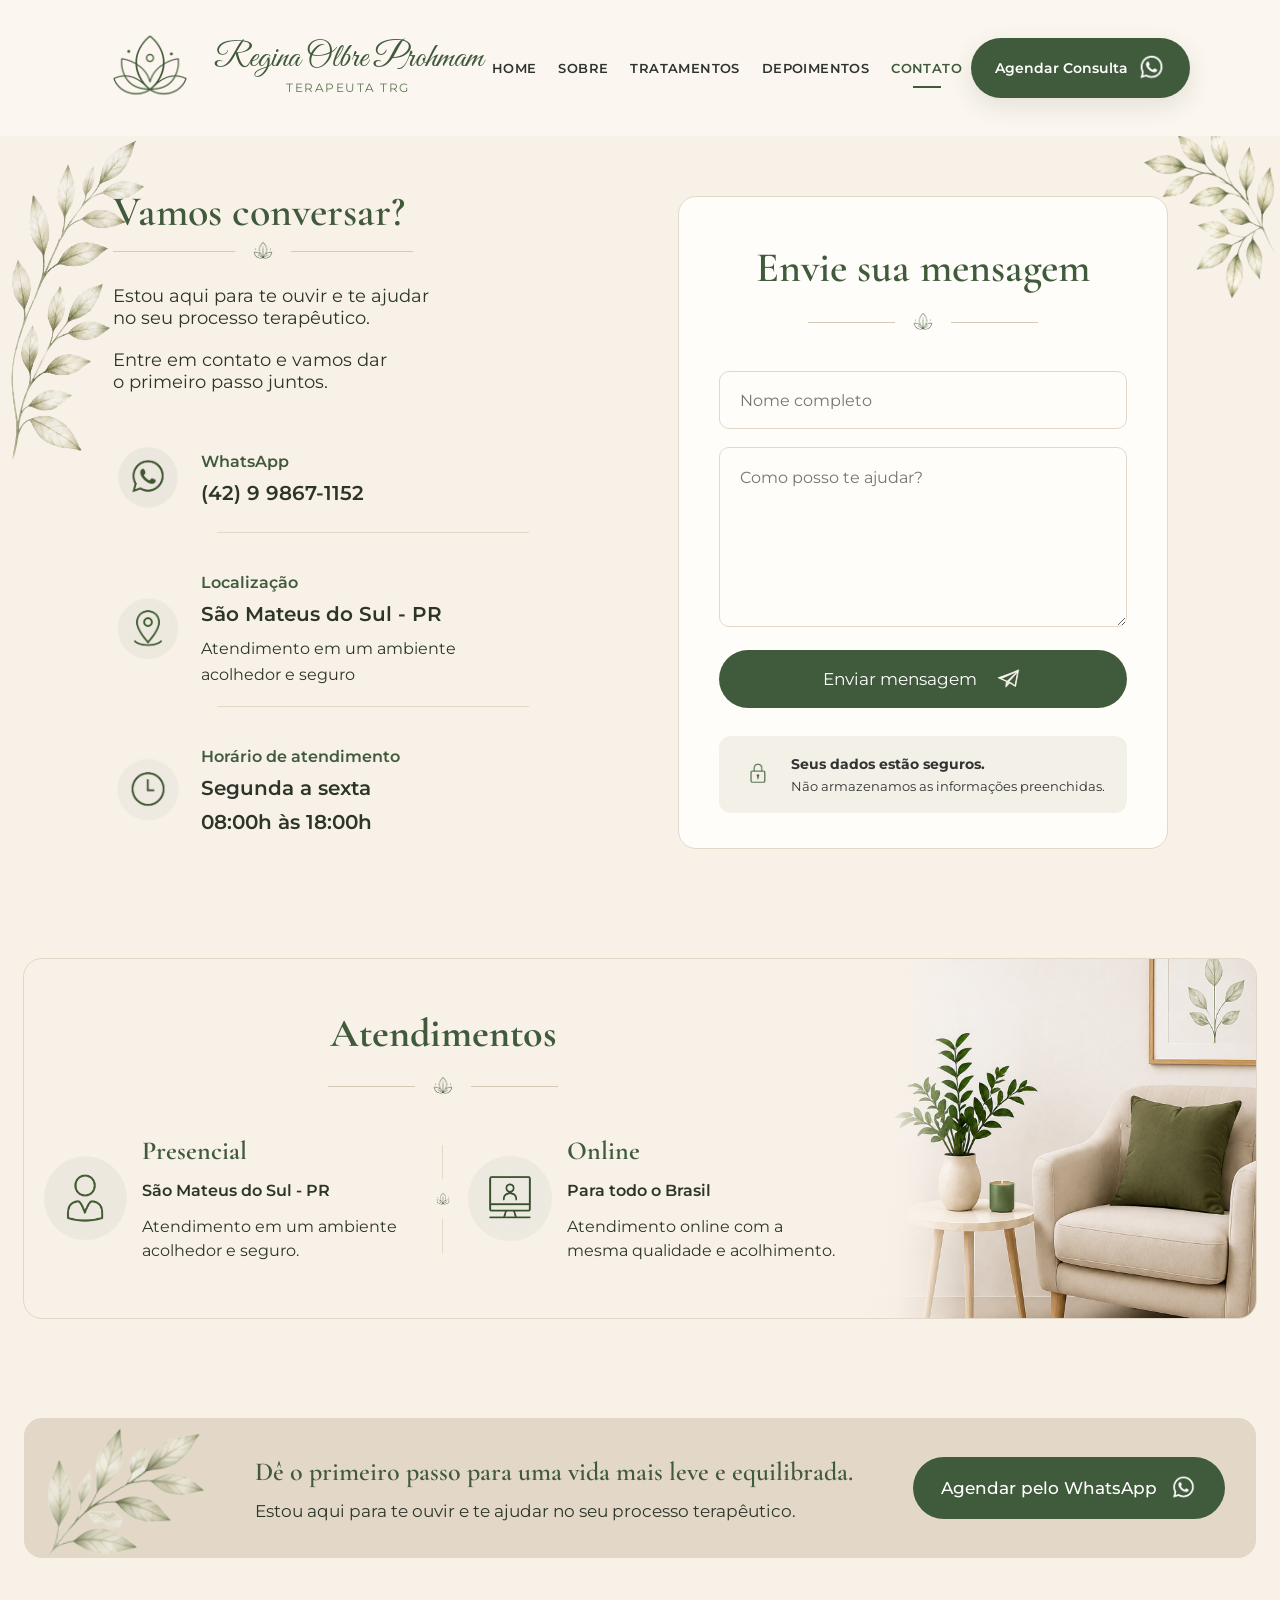
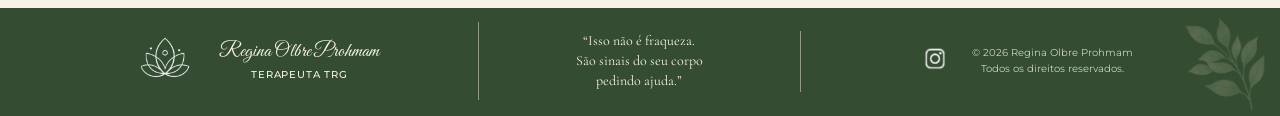
==== commit 5da6c890: "Detalhes finais" ====
--- a/contato.html
+++ b/contato.html
@@ -4,7 +4,7 @@
 <head>
     <meta charset="UTF-8">
     <meta name="viewport" content="width=device-width, initial-scale=1.0">
-    <title>Contato | Regina Olbre Prohman</title>
+    <title>Contato | Regina Olbre Prohmam</title>
     <link rel="stylesheet" href="style.css">
     <link rel="stylesheet" href="https://fonts.googleapis.com/css2?family=Great+Vibes&display=swap">
 </head>
@@ -13,11 +13,11 @@
     <header>
         <a href="index.html" class="logo_cabecalho">
             <div class="icone_cabecalho">
-                <img src="img/icone-header.png" alt="Ícone Regina Olbre Prohman">
+                <img src="img/icone-header.png" alt="Ícone Regina Olbre Prohmam">
             </div>
 
             <div class="nome">
-                <p class="nome_regina">Regina Olbre Prohman</p>
+                <p class="nome_regina">Regina Olbre Prohmam</p>
                 <p class="terapeuta_trg">TERAPEUTA TRG</p>
             </div>
         </a>
@@ -33,7 +33,7 @@
         </div>
 
         <div class="botao_whats">
-            <a href="https://wa.me/55041995051301">
+            <a href="https://wa.me/55042998671152">
                 Agendar Consulta
                 <img src="img/whatsapp-icon.png" alt="WhatsApp">
             </a>
@@ -42,6 +42,9 @@
 
     <main>
         <section class="hero-contato">
+            <img src="img/decoracao-contatos-esquerda.png" alt="" class="decoracao-contatos-esquerda">
+            <img src="img/decoracao-contatos-direita.png" alt="" class="decoracao-contatos-direita">
+
             <div class="esquerda-contato">
                 <h1 class="titulo-contato">Vamos conversar?</h1>
                 <div class="divisor-contato">
@@ -50,12 +53,12 @@
                     <span></span>
                 </div>
                 <div class="container-desc-contato">
-                    <p class="descricao-contato">Estou aqui para te ouvir e te ajudar<br>no que for preciso.</p>
+                    <p class="descricao-contato">Estou aqui para te ouvir e te ajudar<br>no seu processo terapêutico.</p>
                     <p class="descricao-contato">Entre em contato e vamos dar<br>o primeiro passo juntos.</p>
                 </div>
                 <div class="container-lista-contato">
                     <div class="lista-contato">
-                        <img src="img/whatsapp-contato.png" alt="Logo do whatsapp" class="icone-contato">
+                        <img src="img/whatsapp-contato.png" alt="Logo do WhatsApp" class="icone-contato">
                         <div class="item-lista-contato">
                             <p class="titulo-item-contato">WhatsApp</p>
                             <p class="contato">(42) 9 9867-1152</p>
@@ -64,7 +67,7 @@
                     </div>
 
                     <div class="lista-contato">
-                        <img src="img/localizacao.png" alt="Icone de localização" class="icone-contato">
+                        <img src="img/localizacao.png" alt="Ícone de localização" class="icone-contato">
                         <div class="item-lista-contato">
                             <p class="titulo-item-contato">Localização</p>
                             <p class="contato">São Mateus do Sul - PR</p>
@@ -74,7 +77,7 @@
                     </div>
 
                     <div class="lista-contato">
-                        <img src="img/horario.png" alt="Icone de relógio" class="icone-contato">
+                        <img src="img/horario.png" alt="Ícone de relógio" class="icone-contato">
                         <div class="item-lista-contato">
                             <p class="titulo-item-contato">Horário de atendimento</p>
                             <p class="contato">Segunda a sexta</p>
@@ -123,12 +126,12 @@
 
                             <button class="botao-formulario" type="submit">
                                 <span>Enviar mensagem</span>
-                                <img class="icone-botao-formulario" src="img/icone-enviar.png" alt="Icone de envio de mensagem">
+                                <img class="icone-botao-formulario" src="img/icone-enviar.png" alt="Ícone de envio de mensagem">
                             </button>
                         </form>
 
                         <div class="aviso-formulario">
-                            <img class="icone-aviso-formulario" src="img/icone-cadeado.png" alt="Icone de um cadeado">
+                            <img class="icone-aviso-formulario" src="img/icone-cadeado.png" alt="Ícone de um cadeado">
                             <div class="texto-aviso-formulario">
                                 <strong>Seus dados estão seguros.</strong>
                                 <p>Não armazenamos as informações preenchidas.</p>
@@ -149,7 +152,7 @@
                 </div>
                 <div class="container-conteudo-atendimentos">
                     <div class="presencial">
-                        <img src="img/icone-boneco.png" alt="Icone de um boneco" class="icone-atendimento">
+                        <img src="img/icone-boneco.png" alt="Ícone de um boneco" class="icone-atendimento">
                         <div class="conteudo-atendimentos">
                             <p class="titulo-atendimentos">Presencial</p>
                             <p class="subtitulo-atendimentos">São Mateus do Sul - PR</p>
@@ -164,7 +167,7 @@
                     </div>
 
                     <div class="online">
-                        <img src="img/icone-computador.png" alt="Icone de um computador" class="icone-atendimento">
+                        <img src="img/icone-computador.png" alt="Ícone de um computador" class="icone-atendimento">
                         <div class="conteudo-atendimentos">
                             <p class="titulo-atendimentos">Online</p>
                             <p class="subtitulo-atendimentos">Para todo o Brasil</p>
@@ -188,11 +191,11 @@
                 </div>
                 <div class="agendar-contato-texto">
                     <h2>Dê o primeiro passo para uma vida mais leve e equilibrada.</h2>
-                    <p>Estou aqui para te ouvir e te ajudar, no seu processo terapêutico.</p>
+                    <p>Estou aqui para te ouvir e te ajudar no seu processo terapêutico.</p>
                 </div>
             </div>
             <div class="agendar-contato-botao">
-                <a href="https://wa.me/55041995051301">
+                <a href="https://wa.me/55042998671152">
                     Agendar pelo WhatsApp
                     <img src="img/whatsapp-icon.png" alt="WhatsApp">
                 </a>
@@ -205,8 +208,8 @@
     <footer>
     <div class="footer_container">
         <div class="footer_logo">
-            <img src="img/icone-rodape.png" alt="Ícone Regina Olbre Prohman">
-            <p class="footer_nome">Regina Olbre Prohman</p>
+            <img src="img/icone-rodape.png" alt="Ícone Regina Olbre Prohmam">
+            <p class="footer_nome">Regina Olbre Prohmam</p>
         </div>
 
         <div class="footer_frase">
@@ -221,7 +224,7 @@
             </div>
 
             <p class="footer_direitos">
-                © 2026 Regina Olbre Prohman<br>
+                © 2026 Regina Olbre Prohmam<br>
                 Todos os direitos reservados.
             </p>
         </div>
@@ -235,7 +238,7 @@
     formulario.addEventListener('submit', function (evento) {
         evento.preventDefault();
 
-        const numeroDestino = '5541995051301';
+        const numeroDestino = '55042998671152';
         const dados = new FormData(formulario);
 
         const nome = dados.get('nome').trim();
@@ -248,4 +251,4 @@
     });
 </script>
 </body>
-</html>+</html>
--- a/style.css
+++ b/style.css
@@ -200,10 +200,11 @@
 .footer_container {
     max-width: var(--largura-container);
     margin: 0 auto;
-    display: grid;
-    grid-template-columns: 1.2fr 1fr 1fr;
-    align-items: center;
-    gap: 32px;
+    display: flex;
+    align-items: center;
+    justify-content: center;
+    gap: 28px;
+    padding: 18px 24px 20px;
     position: relative;
     z-index: 2;
 }
@@ -215,7 +216,7 @@
 }
 
 .footer_logo img {
-    width: 130px;
+    width: 110px;
     height: auto;
     opacity: 0.9;
 }
@@ -228,10 +229,7 @@
 }
 
 .footer_frase {
-    border-left: 1px solid rgba(248, 241, 232, 0.35);
-    border-right: 1px solid rgba(248, 241, 232, 0.35);
-    padding: 0 28px;
-    text-align: center;
+    display: none;
 }
 
 .footer_frase p {
@@ -242,11 +240,13 @@
 }
 
 .footer_contato {
-    text-align: center;
+    display: flex;
+    align-items: center;
+    gap: 28px;
 }
 
 .footer_insta {
-    margin-bottom: 10px;
+    margin-bottom: 0;
 }
 
 .footer_insta a {
@@ -269,6 +269,7 @@
 }
 
 .footer_direitos {
+    text-align: left;
     font-family: var(--fonte-texto);
     font-size: 12px;
     line-height: 1.6;
@@ -284,6 +285,78 @@
     pointer-events: none;
 }
 
+@media (min-width: 901px) {
+    .footer_container {
+        max-width: 100%;
+        display: grid;
+        grid-template-columns: minmax(260px, 1fr) minmax(220px, 0.8fr) minmax(260px, 1fr);
+        gap: 0;
+        min-height: 106px;
+        padding: 14px clamp(34px, 6vw, 88px) 16px;
+    }
+
+    .footer_logo {
+        justify-content: center;
+        padding-right: clamp(22px, 4vw, 48px);
+        border-right: 1px solid rgba(248, 241, 232, 0.48);
+    }
+
+    .footer_logo img {
+        width: 78px;
+    }
+
+    .footer_nome {
+        font-size: 20px;
+        text-align: center;
+    }
+
+    .footer_nome::after {
+        content: "TERAPEUTA TRG";
+        display: block;
+        margin-top: 8px;
+        font-family: var(--fonte-texto);
+        font-size: 10px;
+        font-weight: 500;
+        letter-spacing: 0.8px;
+    }
+
+    .footer_frase {
+        display: flex;
+        justify-content: center;
+        text-align: center;
+        padding: 0 clamp(22px, 4vw, 48px);
+        border-right: 1px solid rgba(248, 241, 232, 0.48);
+    }
+
+    .footer_frase p {
+        font-size: 14px;
+        line-height: 1.45;
+    }
+
+    .footer_contato {
+        justify-content: center;
+        gap: 22px;
+        padding-left: clamp(22px, 4vw, 48px);
+    }
+
+    .footer_insta img {
+        width: 30px;
+    }
+
+    .footer_direitos {
+        font-size: 10px;
+        line-height: 1.6;
+        text-align: center;
+    }
+
+    .folha_footer {
+        right: 0;
+        top: 0;
+        width: 115px;
+        opacity: 0.28;
+    }
+}
+
 @media (max-width: 900px) {
     header {
         flex-wrap: wrap;
@@ -318,6 +391,38 @@
 
     .footer_frase {
         display: none;
+    }
+
+    .footer_container {
+        display: grid;
+        grid-template-columns: auto auto;
+        gap: 10px 14px;
+        padding: 18px 14px;
+    }
+
+    .footer_contato {
+        display: contents;
+    }
+
+    .footer_logo {
+        gap: 8px;
+    }
+
+    .footer_logo img {
+        width: 78px;
+    }
+
+    .footer_nome {
+        font-size: 25px;
+    }
+
+    .footer_insta img {
+        width: 34px;
+    }
+
+    .footer_direitos {
+        grid-column: 1 / -1;
+        text-align: center;
     }
 }
 
@@ -357,7 +462,7 @@
     z-index: 4;
     width: 100%;
     min-height: 560px;
-    padding: 58px 40px 55px clamp(120px, 13vw, 210px);
+    padding: 58px 40px 55px clamp(150px, 16vw, 250px);
     display: flex;
     flex-direction: column;
     justify-content: center;
@@ -553,7 +658,7 @@
 
     .hero-esquerda {
         min-height: 560px;
-        padding-left: 90px;
+        padding-left: 120px;
         padding-right: 30px;
         margin-left: 0;
     }
@@ -800,6 +905,7 @@
     border-radius: 15px;
     position: relative;
     overflow: hidden;
+    background-color: #f1e9e2;
 }
 
 .parte-cima{
@@ -934,6 +1040,7 @@
     overflow: hidden;   
     align-items: center;
     justify-content: center;
+    background-color: #f1e9e2;
 }
 
 .frase-quadro-decoracao{
@@ -962,6 +1069,329 @@
     width:70px;
 }
 /*rect-quadros*/
+
+@media (max-width: 900px) {
+    body.home .rect-quatro,
+    body.home .quadro-info,
+    body.home .quadro-decoracao {
+        width: calc(100% - 36px);
+        max-width: 680px;
+    }
+
+    body.home .rect-quatro {
+        display: grid;
+        grid-template-columns: repeat(2, minmax(0, 1fr));
+        margin-top: 36px;
+        overflow: hidden;
+    }
+
+    body.home .divisao {
+        display: none;
+    }
+
+    body.home .quadro {
+        min-width: 0;
+        min-height: 210px;
+        padding: 28px 18px;
+        border-bottom: 1px solid var(--cor-linha-decorativa);
+    }
+
+    body.home .quadro:nth-child(1),
+    body.home .quadro:nth-child(5) {
+        border-right: 1px solid var(--cor-linha-decorativa);
+    }
+
+    body.home .icone {
+        width: 104px;
+    }
+
+    body.home .titulo-quadro {
+        font-size: 24px;
+        margin-top: 12px;
+    }
+
+    body.home .descricao-quadro {
+        font-size: 15px;
+        line-height: 1.5;
+        margin-top: 10px;
+    }
+
+    body.home .quadro-info {
+        margin-top: 28px;
+        margin-bottom: 28px;
+    }
+
+    body.home .parte-cima {
+        align-items: center;
+        padding: 28px 28px 22px;
+        gap: 22px;
+    }
+
+    body.home .parte-cima > img {
+        width: 130px;
+        flex-shrink: 0;
+    }
+
+    body.home .rect-info-cima {
+        margin-left: 0;
+    }
+
+    body.home .rect-info-cima a {
+        width: auto;
+        min-height: 56px;
+        height: auto;
+        padding: 14px 22px;
+    }
+
+    body.home .titulo-info {
+        font-size: 32px;
+        line-height: 1.1;
+    }
+
+    body.home .descricao-info {
+        font-size: 17px;
+        line-height: 1.6;
+    }
+
+    body.home .divisao-info {
+        width: 100%;
+        margin-bottom: 0;
+    }
+
+    body.home .parte-baixo {
+        width: 100%;
+        padding: 24px 28px 30px;
+    }
+
+    body.home .parte-baixo-baixo {
+        gap: 22px;
+        flex-wrap: wrap;
+    }
+
+    body.home .folha-esquerda-info,
+    body.home .folha-direita-info,
+    body.home .folha-direita-baixo-info {
+        opacity: 0.16;
+    }
+
+    body.home .quadro-decoracao {
+        padding: 28px 95px;
+    }
+
+    body.home .frase-quadro-decoracao {
+        font-size: 28px;
+        line-height: 1.2;
+    }
+}
+
+@media (max-width: 600px) {
+    body.home .hero-esquerda {
+        padding: 42px 18px 32px;
+    }
+
+    body.home .hero-esquerda h1 {
+        font-size: 34px;
+        line-height: 1.05;
+        margin-bottom: 18px;
+    }
+
+    body.home .divisor {
+        width: min(280px, 86%);
+        margin-bottom: 20px;
+    }
+
+    body.home .descricao-hero {
+        max-width: 340px;
+        font-size: 14px;
+        line-height: 1.58;
+        margin-bottom: 10px;
+    }
+
+    body.home .btn-whatsapp,
+    body.home .btn-sobre {
+        min-height: 48px;
+        padding: 13px 18px;
+        font-size: 14px;
+    }
+
+    body.home .hero-direita,
+    body.home .hero-imagem {
+        min-height: 330px;
+    }
+
+    body.home .hero-imagem img {
+        object-position: center top;
+    }
+
+    body.home .ret-direita {
+        bottom: 14px;
+        width: calc(100% - 32px);
+        padding: 16px 18px;
+        border-radius: 12px;
+    }
+
+    body.home .ret-direita img {
+        width: 28px;
+        margin-bottom: 8px;
+    }
+
+    body.home .frase-ret-desc-cima {
+        font-size: 14px;
+        margin-bottom: 6px;
+    }
+
+    body.home .frase-ret-desc {
+        font-size: 12px;
+        line-height: 1.45;
+    }
+
+    body.home .folha-hero,
+    body.home .folha-hero-2 {
+        opacity: 0.28;
+    }
+
+    body.home .rect-quatro,
+    body.home .quadro-info,
+    body.home .quadro-decoracao {
+        width: calc(100% - 28px);
+    }
+
+    body.home .rect-quatro {
+        grid-template-columns: 1fr;
+        margin-top: 28px;
+    }
+
+    body.home .quadro {
+        min-height: auto;
+        padding: 24px 18px;
+        border-right: 0;
+    }
+
+    body.home .quadro:last-child {
+        border-bottom: 0;
+    }
+
+    body.home .icone {
+        width: 88px;
+    }
+
+    body.home .titulo-quadro {
+        font-size: 23px;
+    }
+
+    body.home .descricao-quadro {
+        font-size: 14px;
+    }
+
+    body.home .parte-cima {
+        flex-direction: column;
+        text-align: center;
+        padding: 26px 18px 22px;
+    }
+
+    body.home .parte-cima > img {
+        width: 96px;
+    }
+
+    body.home .rect-info-cima {
+        align-items: center;
+        gap: 10px;
+    }
+
+    body.home .titulo-info {
+        font-size: 27px;
+    }
+
+    body.home .descricao-info {
+        font-size: 15px;
+        line-height: 1.55;
+    }
+
+    body.home .rect-info-cima a {
+        width: min(100%, 300px);
+        min-height: 50px;
+        margin-top: 12px;
+        font-size: 13px;
+        white-space: normal;
+        line-height: 1.3;
+    }
+
+    body.home .rect-info-cima a img {
+        width: 24px;
+    }
+
+    body.home .parte-baixo {
+        align-items: center;
+        text-align: center;
+        padding: 24px 18px 28px;
+    }
+
+    body.home .parte-baixo-baixo {
+        flex-direction: column;
+        align-items: center;
+        gap: 16px;
+        margin-top: 18px;
+    }
+
+    body.home .presencial,
+    body.home .online {
+        width: min(100%, 285px);
+        justify-content: flex-start;
+        text-align: left;
+    }
+
+    body.home .titulo-atd,
+    body.home .desc-atd {
+        font-size: 15px;
+    }
+
+    body.home .folha-esquerda-info,
+    body.home .folha-direita-info,
+    body.home .folha-direita-baixo-info {
+        display: none;
+    }
+
+    body.home .quadro-decoracao {
+        min-height: 112px;
+        padding: 22px 46px;
+    }
+
+    body.home .frase-quadro-decoracao {
+        font-size: 22px;
+        line-height: 1.22;
+    }
+
+    body.home .folha-decoracao-esquerda,
+    body.home .folha-decoracao-direita {
+        width: 96px;
+        opacity: 0.28;
+    }
+
+    body.home .folhinha-decoracao {
+        display: none;
+    }
+
+}
+
+@media (max-width: 380px) {
+    body.home .hero-esquerda h1 {
+        font-size: 31px;
+    }
+
+    body.home .subtitulo-hero p {
+        letter-spacing: 1.5px;
+    }
+
+    body.home .hero-direita,
+    body.home .hero-imagem {
+        min-height: 300px;
+    }
+
+    body.home .quadro-decoracao {
+        padding-left: 32px;
+        padding-right: 32px;
+    }
+}
 
 
 /* SOBRE */
@@ -1290,6 +1720,12 @@
     font-weight: 500;
     text-decoration: none;
     white-space: nowrap;
+    transition: background-color 0.3s ease, transform 0.3s ease;
+}
+
+.sobre-contato-botao a:hover {
+    background-color: var(--cor-botao-verde-hover);
+    transform: translateY(-2px);
 }
 
 .sobre-contato-botao img {
@@ -1681,7 +2117,7 @@
     overflow: hidden;
     border-radius: 10px;
     margin-top: 0px;
-    background-color: var(--cor-borda-suave);
+    background-color: var(--verde-card-suave);
     min-height: 80px;
     height: auto;
     gap: 30px;
@@ -1729,6 +2165,12 @@
     font-weight: 500;
     text-decoration: none;
     white-space: nowrap;
+    transition: background-color 0.3s ease, transform 0.3s ease;
+}
+
+.tratamentos-contato-botao a:hover {
+    background-color: var(--cor-botao-verde-hover);
+    transform: translateY(-2px);
 }
 
 .tratamentos-contato-botao img {
@@ -1865,7 +2307,569 @@
 }
 /* DEPOIMENTOS */
 
-
+.pagina-depoimentos {
+    position: relative;
+    overflow: hidden;
+}
+
+.depoimentos-intro {
+    max-width: var(--largura-container);
+    min-height: 430px;
+    margin: 0 auto;
+    padding: 70px 22px 48px;
+    display: grid;
+    grid-template-columns: minmax(320px, 0.9fr) minmax(360px, 1fr);
+    align-items: center;
+    gap: 0px;
+}
+
+.depoimentos-conteudo-principal {
+    position: relative;
+    z-index: 2;
+    max-width: 500px;
+}
+
+.depoimentos-conteudo-principal h1 {
+    font-family: var(--fonte-titulo);
+    font-size: 56px;
+    line-height: 1;
+    font-weight: 700;
+    color: var(--cor-verde-principal);
+    margin-bottom: 22px;
+}
+
+.depoimentos-decoracao-principal-linha {
+    display: flex;
+    align-items: center;
+    justify-content: left;
+    gap: 8px;
+    margin: 0px auto 24px;
+}
+
+.depoimentos-decoracao-principal-linha span {
+    width: 100px;
+    height: 2px;
+    background-color: #d8d2bd;
+}
+
+.depoimentos-decoracao-principal-linha img {
+    width: 34px;
+    height: auto;
+}
+
+.depoimentos-conteudo-principal {
+    margin-left: 120px;
+}
+
+.depoimentos-conteudo-principal p {
+    font-family: var(--fonte-texto);
+    color: var(--cor-texto-principal);
+}
+
+.depoimentos-conteudo-principal p:first-of-type {
+    margin-top: 30px;
+    font-size: 21px;
+    line-height: 1.55;
+    font-weight: 700;
+    color: #303644;
+}
+
+.depoimentos-conteudo-principal p:last-of-type {
+    max-width: 430px;
+    margin-top: 14px;
+    font-size: 15px;
+    line-height: 1.75;
+    font-weight: 600;
+    color: #485247;
+}
+
+.depoimentos-imagem {
+    position: relative;
+    z-index: 2;
+    width: 100%;
+    max-width: 520px;
+    min-height: 305px;
+    justify-self: end;
+    border-radius: 150px;
+    background: url("img/decoracao-depoimentos-sofa.png") center / cover no-repeat;
+}
+
+.depoimentos-imagem img {
+    display: none;
+}
+
+.depoimentos-decoracao-esquerda {
+    position: absolute;
+    z-index: 1;
+    left: 0;
+    top: 70px;
+    width: 230px;
+}
+
+.depoimentos-decoracao-direita {
+    position: absolute;
+    z-index: 1;
+    right: 0;
+    top: 88px;
+    width: 215px;
+}
+
+.depoimentos-decoracao-esquerda img,
+.depoimentos-decoracao-direita img {
+    width: 100%;
+}
+
+.depoimentos-cards {
+    margin-top: 20px;
+}
+
+.depoimentos-cards-cabecalho {
+    display: flex;
+    flex-direction: column;
+    text-align: center;
+    margin-bottom: 20px;
+}
+
+
+.depoimentos-cards-cabecalho h2 {
+    color: var(--cor-verde-principal);
+    font-family: var(--fonte-titulo);
+    font-weight: 800;
+    font-size: 38px;
+}
+
+.depoimentos-cards-cabecalho img {
+    width: 34px;
+    height: auto;
+}
+
+.depoimentos-cards-cabecalho-linha {
+    display: flex;
+    align-items: center;
+    justify-content: left;
+    gap: 8px;
+    margin: 10px auto 24px;
+}
+
+.depoimentos-cards-cabecalho span {
+    width: 180px;
+    height: 2px;
+    background-color: #d8d2bd;
+}
+
+.depoimentos-cards-container {
+    display: grid;
+    grid-template-columns: repeat(auto-fit, minmax(300px, 1fr));
+    gap: 30px;
+    max-width: 1200px;
+    width: calc(100% - 40px);
+    margin-left: auto;
+    margin-right: auto;
+    padding: 0px 0px;
+    margin-top: -10px;
+}
+
+.card-depoimento {
+    display: flex;
+    position: relative;
+    flex-direction: column;
+    align-items: left;
+    gap: 0px;
+    border-color: var(--cor-borda-suave);
+    border-width: 1.5px;
+    border-style: solid;
+    border-radius: 10px;
+    padding: 22px 20px;
+    width: 100%;
+    min-height: 160px;
+    background-color: var(--cor-fundo-card);
+    box-shadow: 0 6px 18px rgba(64, 90, 60, 0.06);
+}
+
+.card-depoimento-icone img {
+    width: 50px;
+    left: 10px;
+    top: 10px;
+}
+
+.card-depoimento-texto {
+    padding: 10px;
+}
+
+.card-depoimento-texto p {
+    font-weight: 550;
+    color: var(--cor-texto-principal);
+    margin-bottom: 60px;
+}
+
+.card-depoimento-final {
+    display: flex;
+    flex-direction: row;
+    align-items: center;
+    margin-top: 10px;
+    gap: 30px;
+    position: absolute;
+    bottom: 10px;
+}
+
+.card-depoimento-final img {
+    width: 80px;
+}
+
+.depoimentos-final {
+    width: 90%;
+    margin-left: auto;
+    margin-right: auto;
+    display: flex;
+    flex-direction: column;
+    justify-content: center;
+    gap: 4px;
+}
+
+.depoimentos-contato {
+    display: flex;
+    flex-direction: row;
+    align-items: center;
+    position: relative;
+    padding: 12px 22px;
+    text-align: center;
+    overflow: hidden;
+    border-radius: 10px;
+    margin-top: 50px;
+    background-color: var(--verde-card-suave);
+    min-height: 95px;
+    height: auto;
+    gap: 20px;
+}
+
+.depoimentos-contato-icone img {
+    width: 150px;
+    height: auto;
+}
+
+.depoimentos-contato-conteudo {
+    text-align: left;
+    line-height: 1.45;
+    margin-top: 0;
+    margin-left: 0px;
+}
+
+.depoimentos-contato-conteudo h2 {
+    font-family: var(--fonte-titulo);
+    color: var(--cor-verde-principal);
+    font-size: 26px;
+}
+
+.depoimentos-contato-conteudo p {
+    font-family: var(--fonte-texto);
+    font-size: 14px;
+}
+
+.depoimentos-contato-botao a {
+    display: inline-flex;
+    align-items: center;
+    justify-content: center;
+    gap: 10px;
+    padding: 13px 22px;
+    border-radius: 999px;
+    background-color: var(--cor-botao-verde);
+    color: var(--cor-botao-texto);
+    font-family: var(--fonte-texto);
+    font-size: 14px;
+    font-weight: 500;
+    text-decoration: none;
+    white-space: nowrap;
+    position: absolute;
+    right: 5%;
+    bottom: 60px;
+    transition: background-color 0.3s ease, transform 0.3s ease;
+}
+
+.depoimentos-contato-botao a:hover {
+    background-color: var(--cor-botao-verde-hover);
+    transform: translateY(-2px);
+}
+
+.depoimentos-contato-botao img {
+    width: 24px;
+    height: auto;
+}
+
+.depoimentos-mensagem {
+    position: relative;
+    display: flex;
+    align-items: center;
+    justify-content: center;
+    min-height: 118px;
+    margin-top: 34px;
+    padding: 22px 210px 18px;
+    text-align: center;
+    overflow: hidden;
+    border: 1px solid rgba(214, 201, 184, 0.72);
+    border-radius: 8px;
+    background: rgba(255, 250, 242, 0.72);
+    box-shadow: inset 0 0 22px rgba(214, 201, 184, 0.18);
+}
+
+.depoimentos-mensagem-decoracao-esquerda img {
+    position: absolute;
+    left: 24px;
+    top: 0px;
+    width: 205px;
+    height: auto;
+    opacity: 0.72;
+    pointer-events: none;
+}
+
+.depoimentos-mensagem-decoracao-direita img {
+    position: absolute;
+    right: -28px;
+    top: 10px;
+    width: 355px;
+    height: auto;
+    opacity: 0.72;
+    pointer-events: none;
+}
+
+.depoimentos-mensagem-conteudo {
+    position: relative;
+    z-index: 2;
+    text-align: center;
+}
+
+.depoimentos-mensagem-conteudo p {
+    font-family: var(--fonte-titulo);
+    font-size: 27px;
+    line-height: 1.2;
+    font-weight: 700;
+    font-style: italic;
+    color: var(--cor-verde-principal);
+}
+
+.depoimentos-mensagem-conteudo img {
+    display: block;
+    width: 25px;
+    height: auto;
+    margin: 8px auto 0;
+    opacity: 0.9;
+}
+
+
+@media (max-width: 980px) {
+    .depoimentos-intro {
+        grid-template-columns: 1fr;
+        min-height: auto;
+        gap: 34px;
+        padding: 56px 28px 40px;
+    }
+
+    .depoimentos-conteudo-principal {
+        max-width: 620px;
+        margin: 0 auto;
+    }
+
+    .depoimentos-imagem {
+        width: min(100%, 540px);
+        min-height: 285px;
+        justify-self: center;
+        background-position: center;
+    }
+
+    .depoimentos-decoracao-esquerda,
+    .depoimentos-decoracao-direita {
+        opacity: 0.42;
+    }
+
+    .depoimentos-cards-container {
+        grid-template-columns: repeat(2, minmax(0, 1fr));
+    }
+
+    .depoimentos-contato {
+        flex-wrap: wrap;
+        justify-content: center;
+        padding: 24px 26px;
+        gap: 18px 22px;
+    }
+
+    .depoimentos-contato-botao {
+        flex-basis: 100%;
+        display: flex;
+        justify-content: center;
+    }
+
+    .depoimentos-contato-botao a {
+        position: static;
+    }
+}
+
+@media (max-width: 680px) {
+    .depoimentos-intro {
+        padding: 38px 20px 32px;
+        gap: 24px;
+        text-align: center;
+    }
+
+    .depoimentos-conteudo-principal {
+        max-width: 420px;
+    }
+
+    .depoimentos-conteudo-principal h1 {
+        font-size: 44px;
+    }
+
+    .depoimentos-conteudo-principal p:first-of-type {
+        font-size: 18px;
+        line-height: 1.48;
+    }
+
+    .depoimentos-conteudo-principal p:last-of-type {
+        font-size: 14px;
+        line-height: 1.65;
+        margin-top: 14px;
+    }
+
+    .depoimentos-decoracao-principal-linha {
+        justify-content: center;
+        margin-bottom: 22px;
+    }
+
+    .depoimentos-decoracao-principal-linha span {
+        width: 74px;
+    }
+
+    .depoimentos-imagem {
+        width: 100%;
+        min-height: 220px;
+        max-width: 390px;
+        border-radius: 82px;
+        background-size: cover;
+    }
+
+    .depoimentos-imagem::after,
+    .depoimentos-decoracao-esquerda,
+    .depoimentos-decoracao-direita {
+        display: none;
+    }
+
+    .depoimentos-cards {
+        padding: 18px 14px 0;
+    }
+
+    .depoimentos-cards-cabecalho h2 {
+        font-size: 27px;
+    }
+
+    .depoimentos-cards-cabecalho span {
+        width: 84px;
+    }
+
+    .depoimentos-cards-container {
+        grid-template-columns: 1fr;
+        gap: 18px;
+    }
+
+    .card-depoimento {
+        min-height: auto;
+        padding: 28px 22px 22px;
+    }
+
+    .card-depoimento-texto {
+        max-height: none;
+    }
+
+    .card-depoimento-texto::after {
+        display: none;
+    }
+
+    .card-depoimento-texto p {
+        font-size: 14px;
+    }
+
+    .depoimentos-final {
+        padding: 0 14px 24px;
+    }
+
+    .depoimentos-contato {
+        flex-direction: column;
+        align-items: center;
+        justify-content: center;
+        gap: 12px;
+        text-align: center;
+        margin-top: 32px;
+        padding: 24px 20px 26px;
+        border-radius: 8px;
+        min-height: auto;
+        background: var(--verde-card-suave);
+    }
+
+    .depoimentos-contato-icone img {
+        width: 78px;
+        display: block;
+    }
+
+    .depoimentos-contato-conteudo {
+        max-width: 330px;
+        text-align: center;
+    }
+
+    .depoimentos-contato-conteudo h2 {
+        font-size: 24px;
+        line-height: 1.12;
+        margin-bottom: 8px;
+    }
+
+    .depoimentos-contato-conteudo p {
+        max-width: 300px;
+        margin: 0 auto;
+        font-size: 13px;
+        line-height: 1.6;
+    }
+
+    .depoimentos-contato-botao {
+        width: 100%;
+        margin-top: 6px;
+    }
+
+    .depoimentos-contato-botao a {
+        position: static;
+        white-space: normal;
+        width: min(100%, 300px);
+        min-height: 48px;
+        padding: 12px 18px;
+        line-height: 1.35;
+        font-size: 13px;
+        font-weight: 600;
+        box-shadow: 0 8px 18px rgba(47, 70, 47, 0.14);
+    }
+
+    .depoimentos-contato-botao img {
+        width: 22px;
+    }
+
+    .depoimentos-mensagem {
+        min-height: 126px;
+        padding: 24px 28px 20px;
+    }
+
+    .depoimentos-mensagem-conteudo p {
+        font-size: 21px;
+    }
+
+    .depoimentos-mensagem-decoracao-esquerda img,
+    .depoimentos-mensagem-decoracao-direita img {
+        top: 6px;
+        width: 132px;
+        opacity: 0.24;
+    }
+
+    .depoimentos-mensagem-decoracao-esquerda img {
+        left: -34px;
+    }
+
+    .depoimentos-mensagem-decoracao-direita img {
+        right: -34px;
+    }
+}
 
 /* CONTATO */
 .hero-contato{
@@ -1875,6 +2879,30 @@
     max-width: fit-content; 
     margin: 0 auto;
     gap: 100px;
+}
+
+.decoracao-contatos-esquerda,
+.decoracao-contatos-direita {
+    position: absolute;
+    width: clamp(150px, 15vw, 240px);
+    height: auto;
+    pointer-events: none;
+    z-index: 0;
+}
+
+.decoracao-contatos-esquerda {
+    left: 0;
+    top: 130px;
+}
+
+.decoracao-contatos-direita {
+    right: 0;
+    top: 125px;
+}
+
+.hero-contato > :not(.decoracao-contatos-esquerda):not(.decoracao-contatos-direita) {
+    position: relative;
+    z-index: 1;
 }
 
 .icone-contato{
@@ -2359,6 +3387,12 @@
     font-weight: 500;
     text-decoration: none;
     white-space: nowrap;
+    transition: background-color 0.3s ease, transform 0.3s ease;
+}
+
+.agendar-contato-botao a:hover {
+    background-color: var(--cor-botao-verde-hover);
+    transform: translateY(-2px);
 }
 
 .agendar-contato-botao img {
@@ -2496,6 +3530,11 @@
         width: min(720px, calc(100% - 40px));
         margin-inline: auto;
         gap: 10px;
+    }
+
+    .decoracao-contatos-esquerda,
+    .decoracao-contatos-direita {
+        display: none;
     }
 
     .esquerda-contato {
@@ -2675,8 +3714,8 @@
         align-items: stretch;
         width: calc(100% - 28px);
         height: auto;
-        min-height: 250px;
-        padding: 25px 18px 110px;
+        min-height: 0;
+        padding: 25px 18px;
         gap: 18px;
     }
 
@@ -2690,8 +3729,7 @@
     }
 
     .agendar-contato-icone img {
-        width: 125px;
-        margin: 0;
+        display: none;
     }
 
     .agendar-contato-botao,
@@ -2752,4 +3790,4 @@
     height: 1px;
     transform: translateX(-50%);
     background-color: var(--cor-borda-suave);
-}+}
